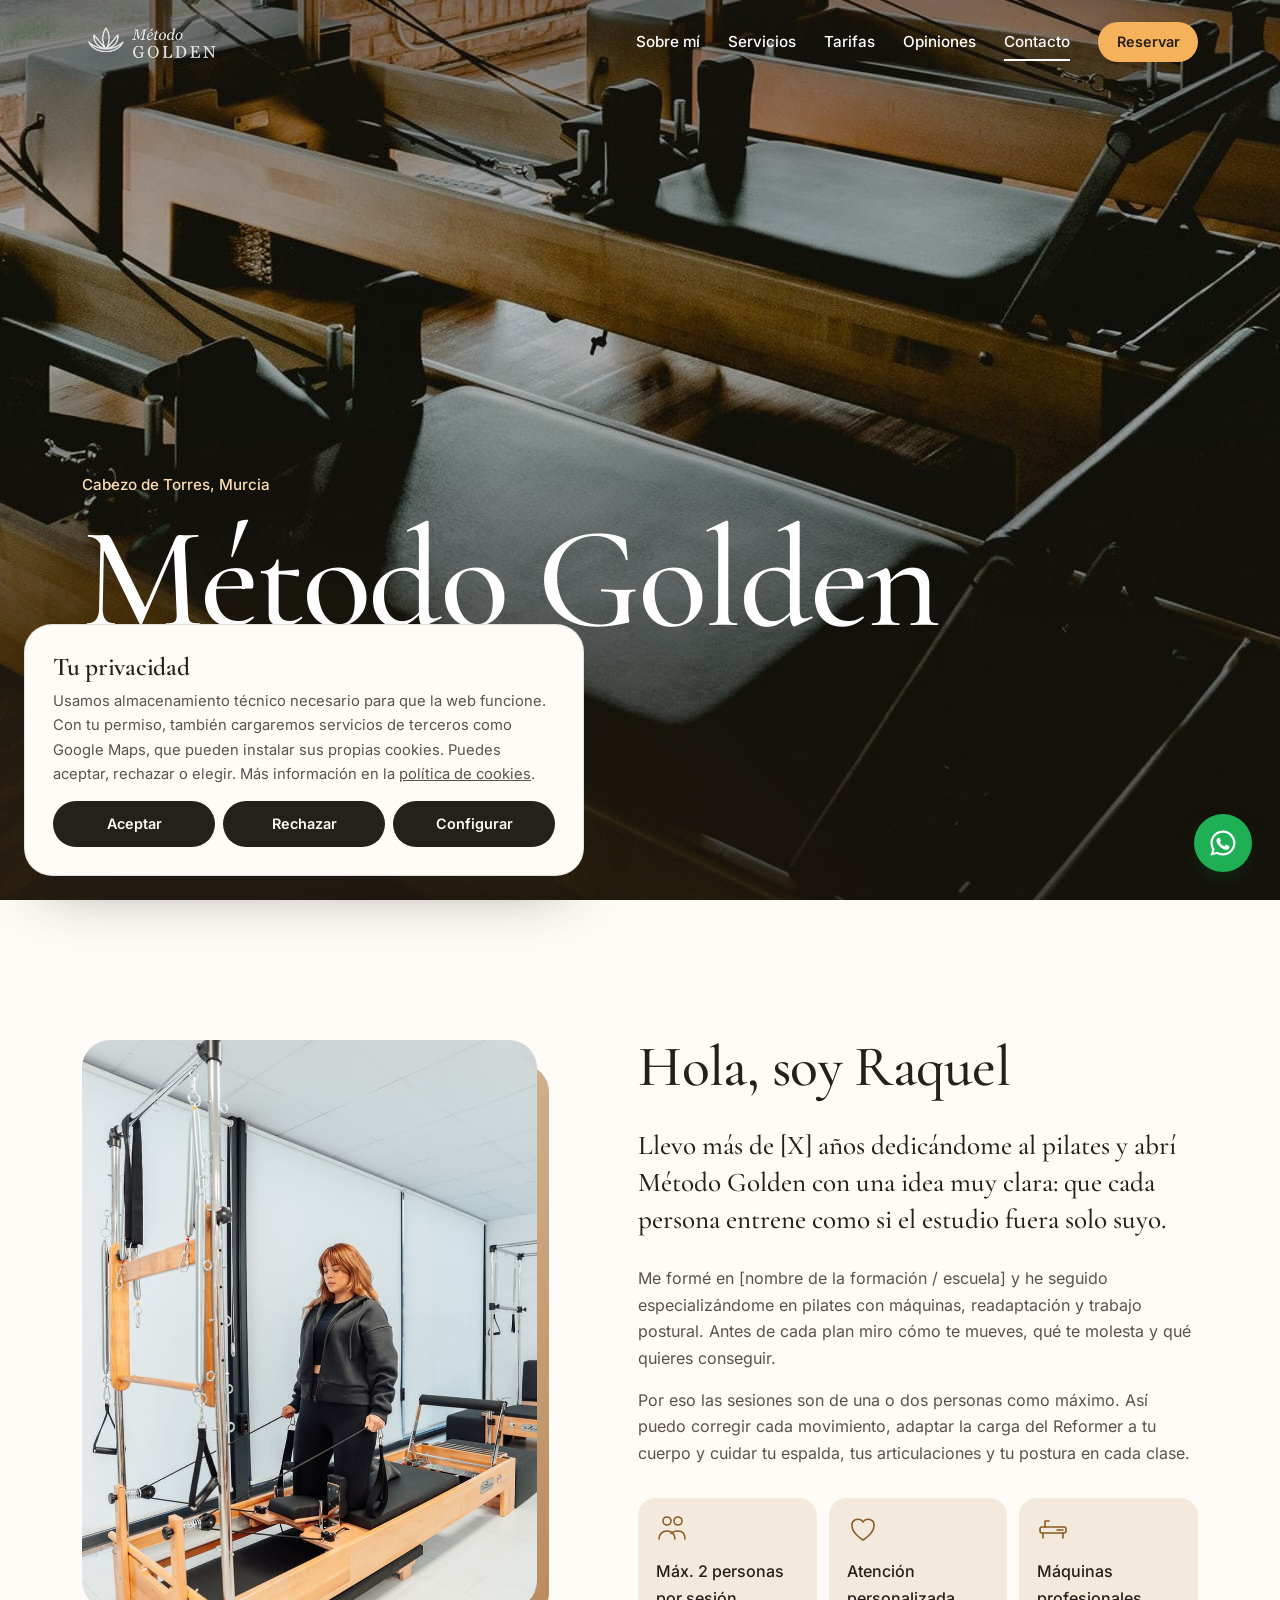
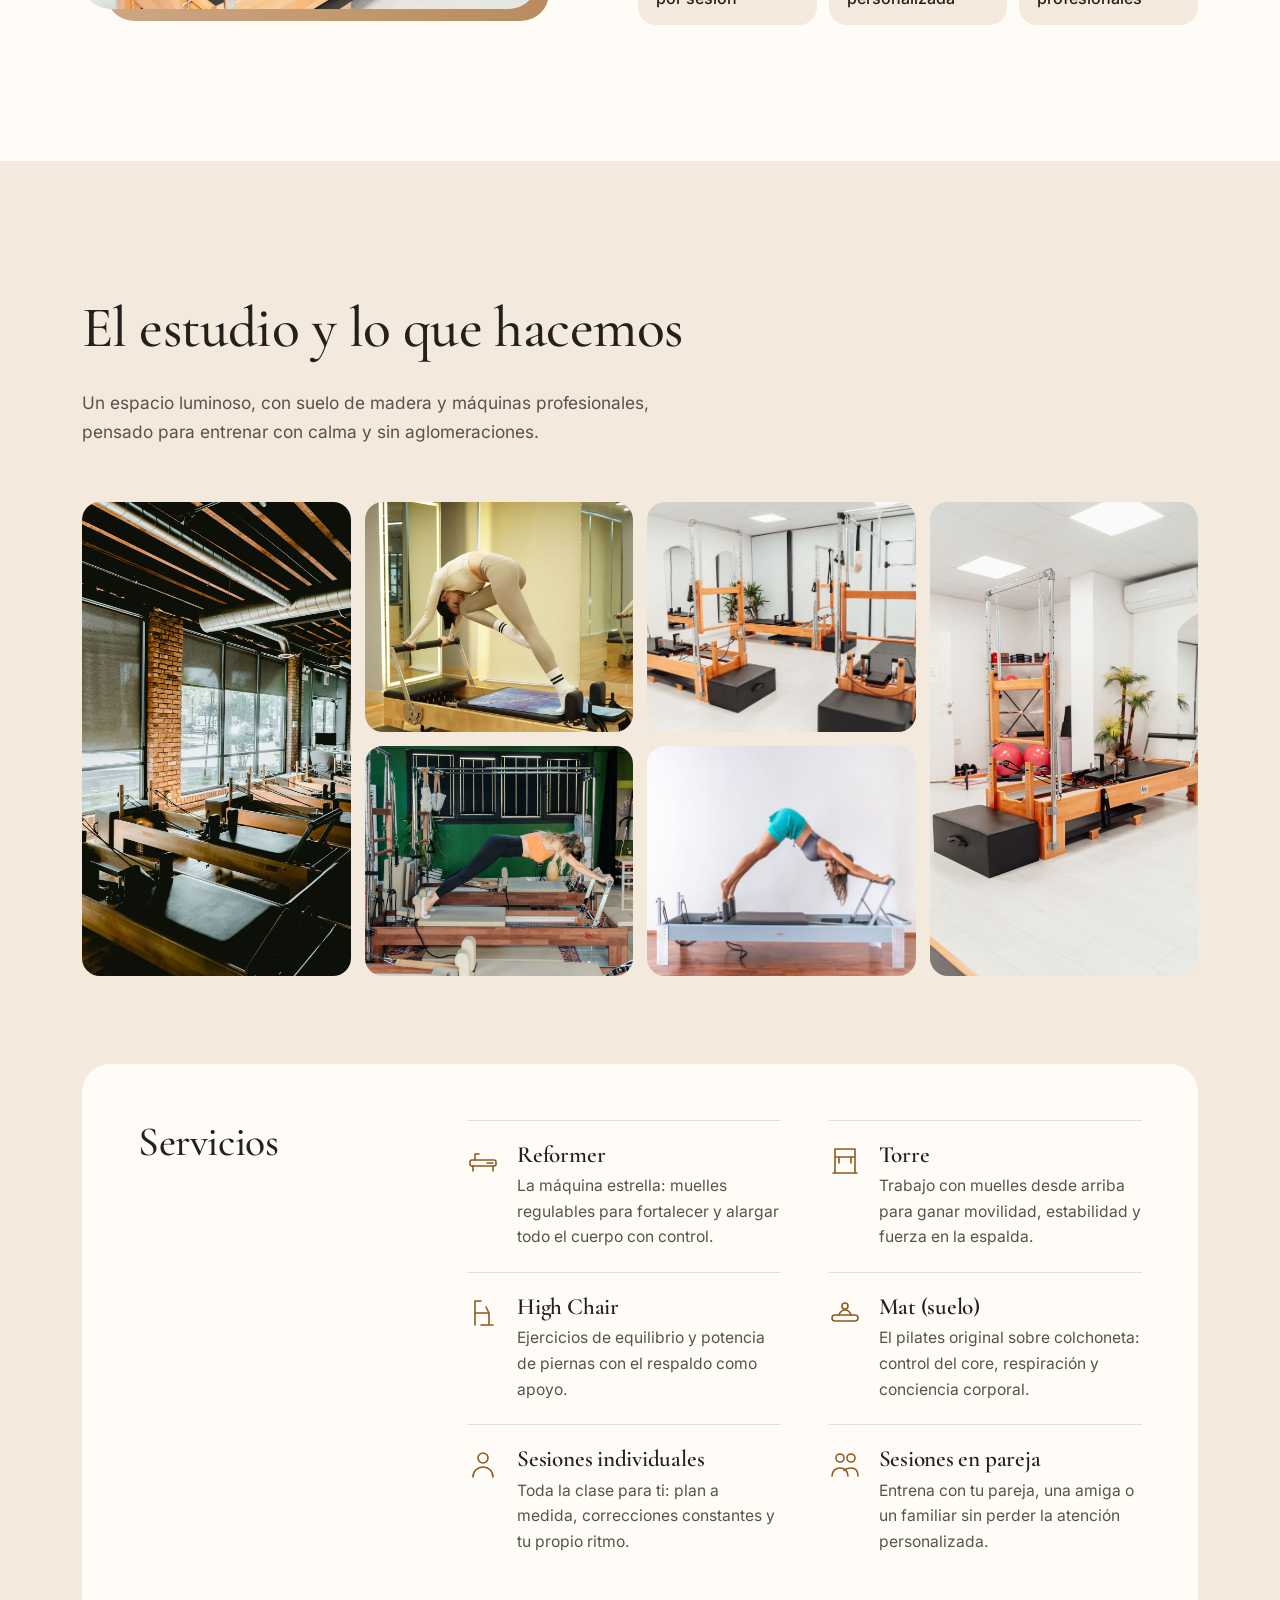
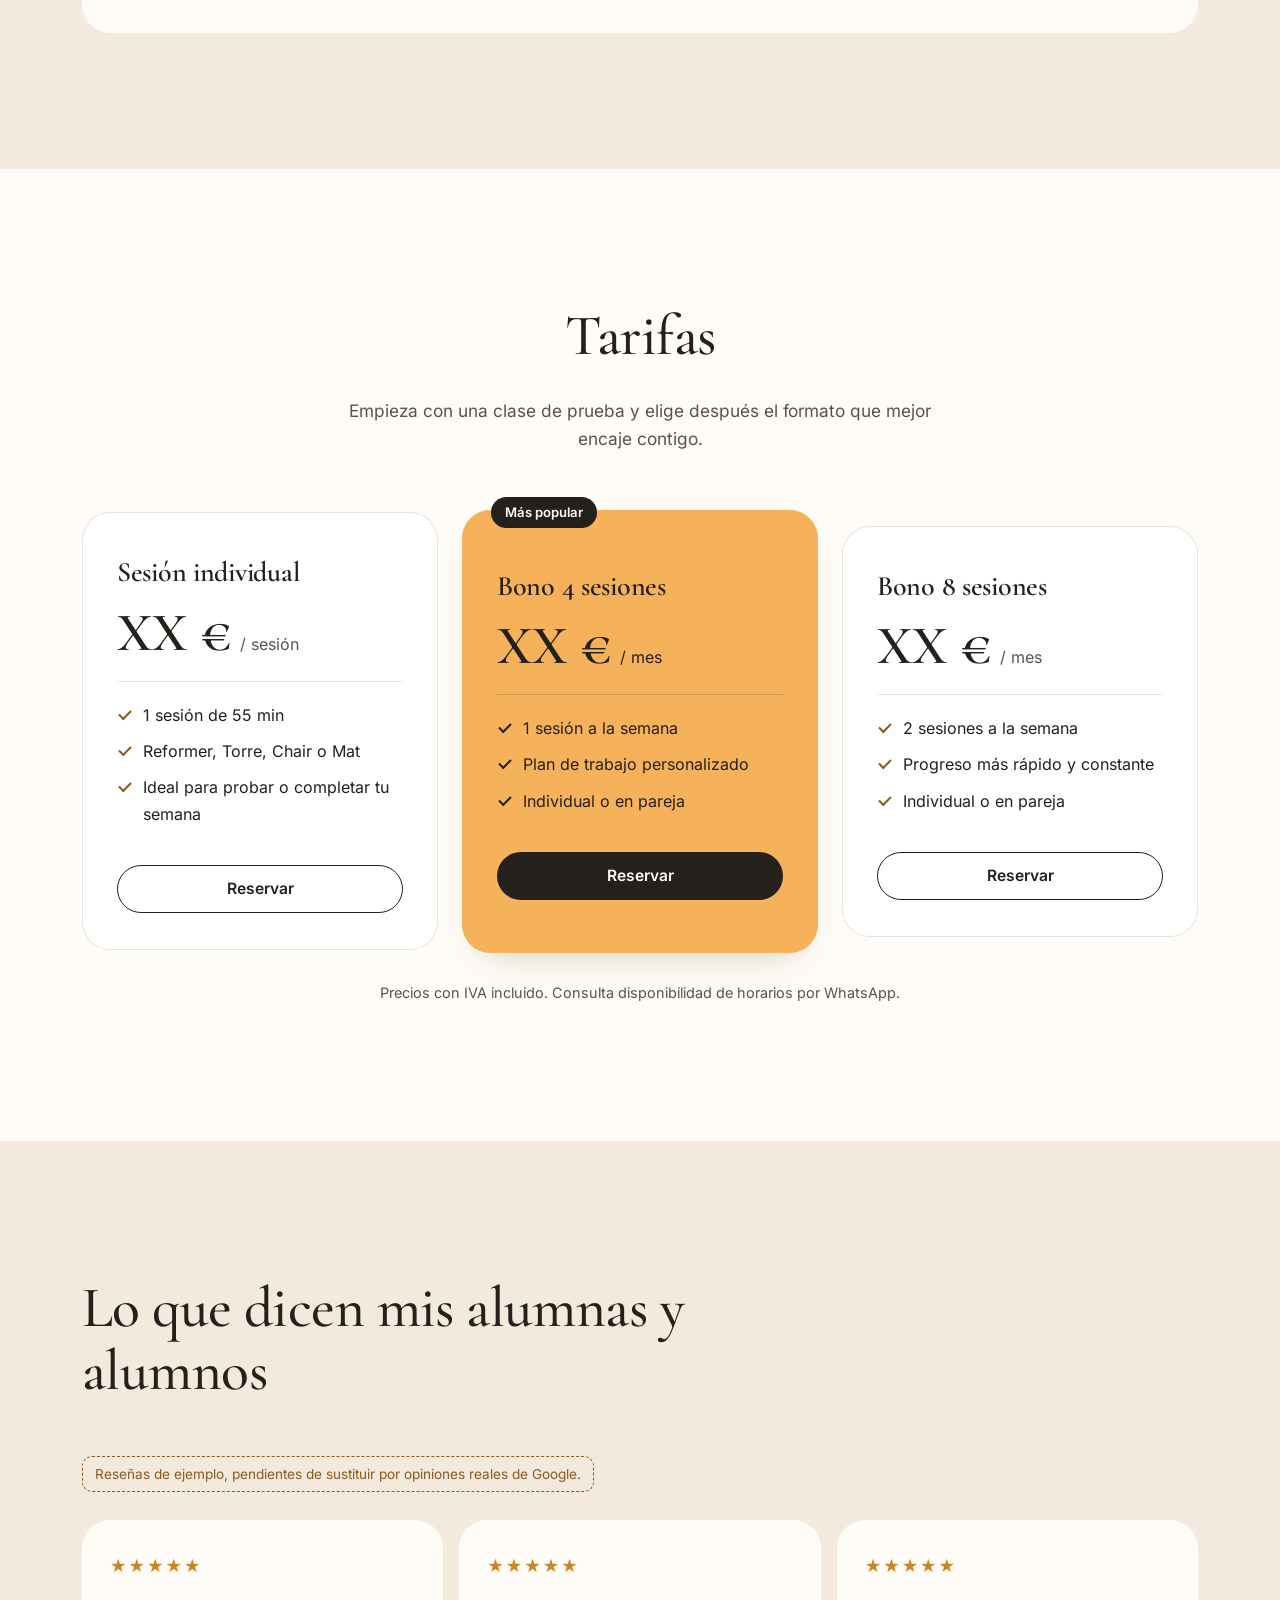
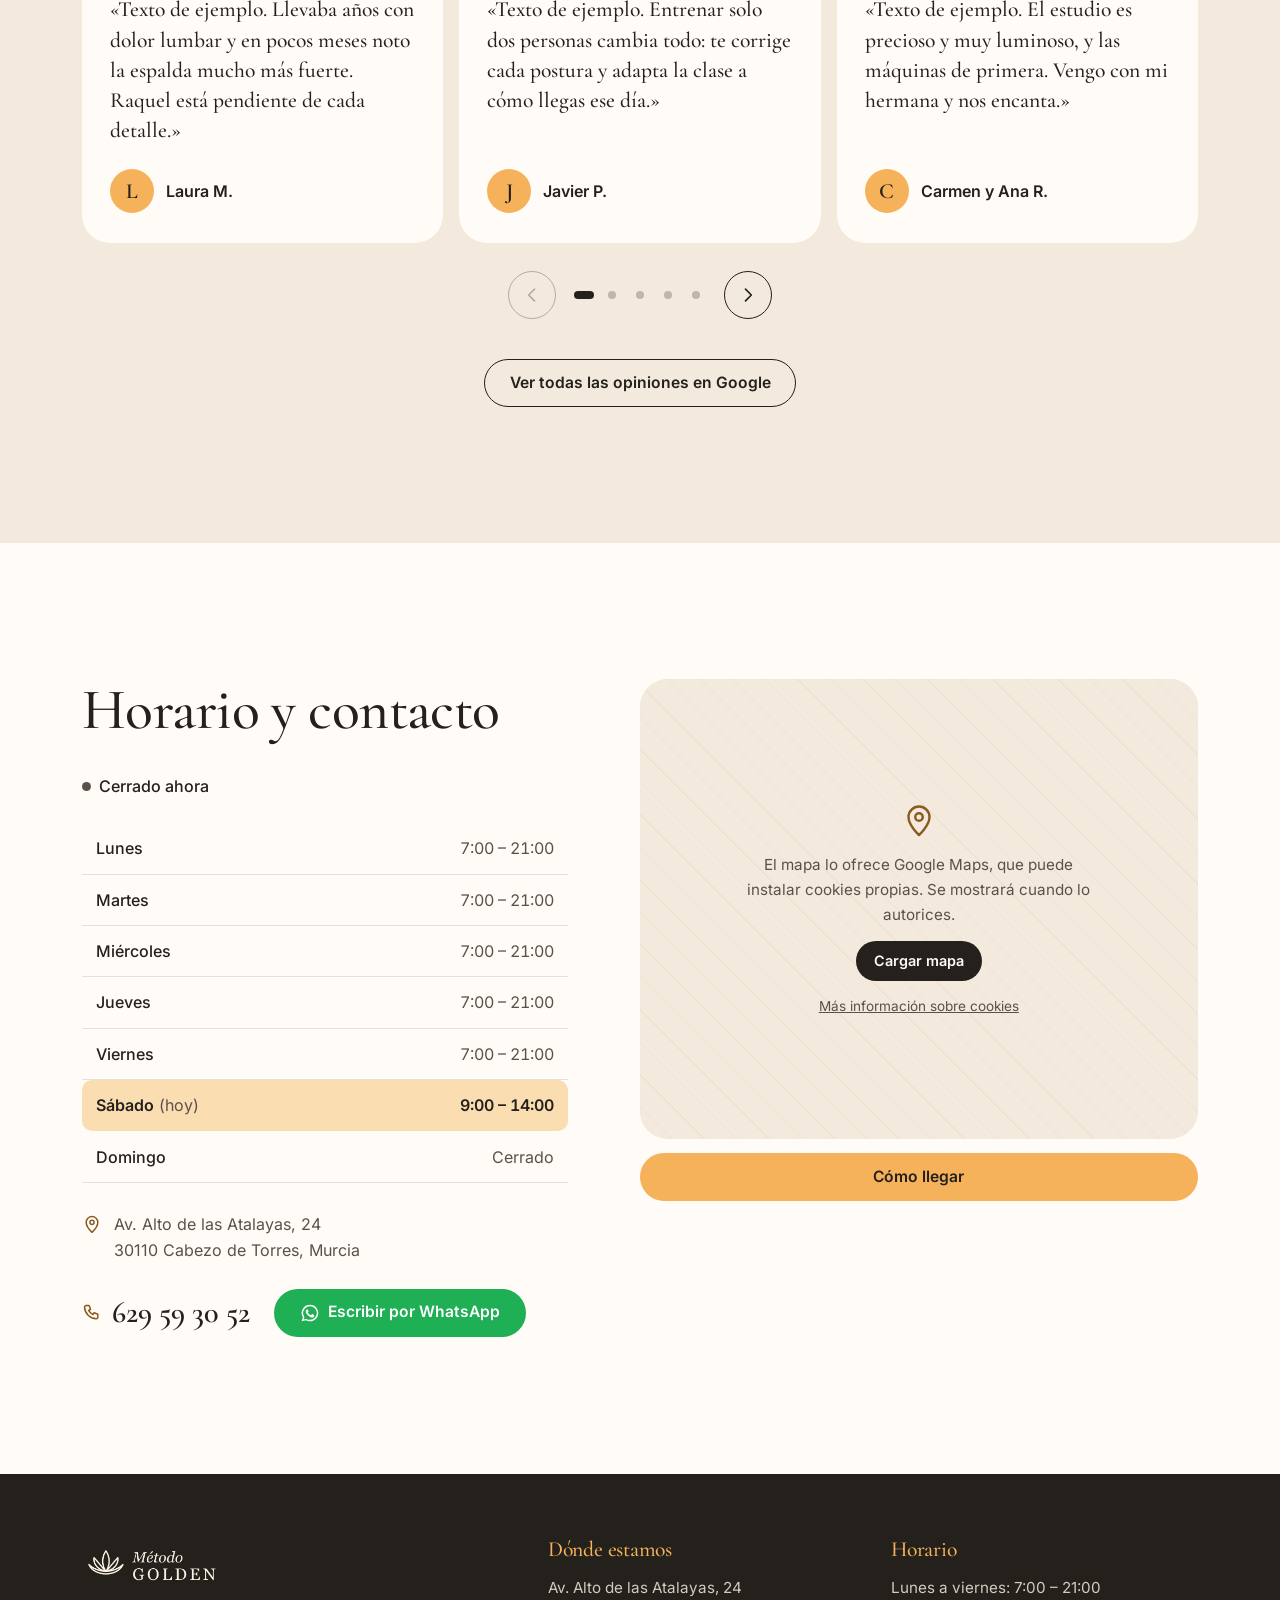
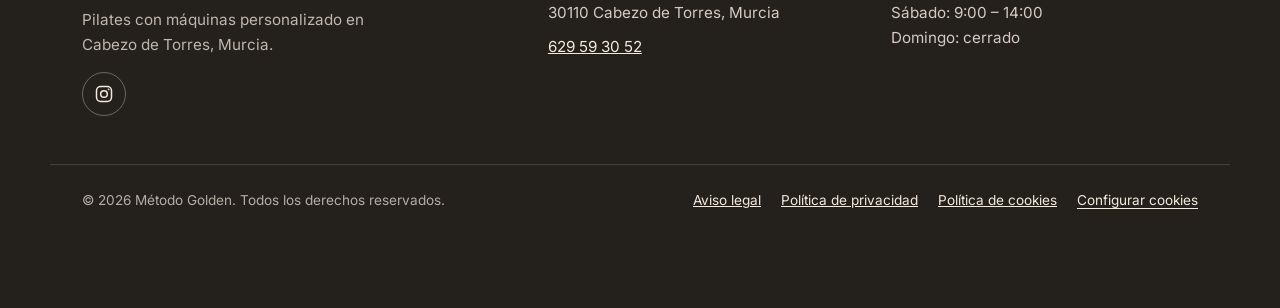
==== index.html @ f71c8384 "Web one-page de Método Golden (pilates con máquinas en Cabezo de Torres) - index.html, styles.css y " ====
<!doctype html>
<html lang="es">
<head>
  <meta charset="utf-8">
  <meta name="viewport" content="width=device-width, initial-scale=1">

  <!--
    URL BASE DE LA WEB
    Mientras no haya dominio propio se usa la dirección de GitHub Pages.
    Cuando tengáis dominio (p. ej. https://www.metodogolden.es/), sustituidla aquí,
    en el bloque Schema.org de abajo, en sitemap.xml y en robots.txt.
  -->
  <title>Pilates Cabezo de Torres Murcia | Método Golden – Pilates con máquinas</title>
  <meta name="description" content="Pilates con máquinas en Cabezo de Torres (Murcia): Reformer, Torre, High Chair y Mat. Sesiones personalizadas de 1 o 2 personas con Raquel. Reserva tu clase de prueba.">
  <link rel="canonical" href="https://coachnexx-agency.github.io/webdepruebadepilates1/">
  <meta name="theme-color" content="#F3E9DC">
  <meta name="robots" content="index, follow">
  <meta name="geo.region" content="ES-MC">
  <meta name="geo.placename" content="Cabezo de Torres, Murcia">

  <!-- Open Graph / redes sociales -->
  <meta property="og:type" content="website">
  <meta property="og:locale" content="es_ES">
  <meta property="og:site_name" content="Método Golden">
  <meta property="og:title" content="Método Golden | Pilates con máquinas en Cabezo de Torres, Murcia">
  <meta property="og:description" content="Pilates personalizado en Reformer, Torre, High Chair y Mat. Máximo 2 personas por sesión. Reserva tu clase de prueba por WhatsApp.">
  <meta property="og:url" content="https://coachnexx-agency.github.io/webdepruebadepilates1/">
  <meta property="og:image" content="https://coachnexx-agency.github.io/webdepruebadepilates1/img/og-image.jpg">
  <meta property="og:image:width" content="1200">
  <meta property="og:image:height" content="630">
  <meta property="og:image:alt" content="Estudio de pilates con reformers de madera y grandes ventanales">
  <meta name="twitter:card" content="summary_large_image">

  <!-- Favicon -->
  <link rel="icon" href="img/favicon.svg" type="image/svg+xml">
  <link rel="icon" href="img/favicon-32.png" sizes="32x32" type="image/png">
  <link rel="apple-touch-icon" href="img/apple-touch-icon.png">

  <!-- Fuentes alojadas en la propia web (sin llamadas a Google = sin cookies ni datos a terceros) -->
  <link rel="preload" href="fonts/cormorant.woff2" as="font" type="font/woff2" crossorigin>
  <link rel="preload" href="fonts/inter.woff2" as="font" type="font/woff2" crossorigin>
  <link rel="preload" href="img/hero-poster.jpg" as="image" fetchpriority="high">
  <link rel="stylesheet" href="styles.css">
  <script>document.documentElement.classList.add("js");</script>

  <!-- Datos estructurados para Google (SEO local) -->
  <script type="application/ld+json">
  {
    "@context": "https://schema.org",
    "@type": ["LocalBusiness", "ExerciseGym"],
    "@id": "https://coachnexx-agency.github.io/webdepruebadepilates1/#negocio",
    "name": "Método Golden",
    "description": "Centro de pilates con máquinas (Reformer, Torre, High Chair y Mat) con entrenamientos personalizados de 1 o 2 personas por sesión en Cabezo de Torres, Murcia.",
    "url": "https://coachnexx-agency.github.io/webdepruebadepilates1/",
    "image": "https://coachnexx-agency.github.io/webdepruebadepilates1/img/og-image.jpg",
    "logo": "https://coachnexx-agency.github.io/webdepruebadepilates1/img/logo.png",
    "telephone": "+34629593052",
    "priceRange": "€€",
    "address": {
      "@type": "PostalAddress",
      "streetAddress": "Av. Alto de las Atalayas, 24",
      "addressLocality": "Cabezo de Torres",
      "addressRegion": "Murcia",
      "postalCode": "30110",
      "addressCountry": "ES"
    },
    "areaServed": ["Cabezo de Torres", "Murcia"],
    "hasMap": "https://www.google.com/maps/search/?api=1&query=Av.+Alto+de+las+Atalayas+24+30110+Cabezo+de+Torres+Murcia",
    "openingHoursSpecification": [
      {
        "@type": "OpeningHoursSpecification",
        "dayOfWeek": ["Monday", "Tuesday", "Wednesday", "Thursday", "Friday"],
        "opens": "07:00",
        "closes": "21:00"
      },
      {
        "@type": "OpeningHoursSpecification",
        "dayOfWeek": "Saturday",
        "opens": "09:00",
        "closes": "14:00"
      }
    ],
    "founder": { "@type": "Person", "name": "Raquel", "jobTitle": "Instructora de pilates" },
    "sameAs": ["https://www.instagram.com/"]
  }
  </script>
</head>
<body>
  <a class="skip-link" href="#main">Saltar al contenido</a>

  <!-- ============ BANNER DE COOKIES (RGPD / LSSI) ============ -->
  <div class="cookie-banner" role="dialog" aria-modal="false" aria-labelledby="cookie-title" aria-describedby="cookie-desc" data-cookie-banner hidden>
    <div class="cookie-inner">
      <h2 id="cookie-title" class="cookie-title">Tu privacidad</h2>
      <p id="cookie-desc">Usamos almacenamiento técnico necesario para que la web funcione. Con tu permiso, también cargaremos servicios de terceros como Google Maps, que pueden instalar sus propias cookies. Puedes aceptar, rechazar o elegir. Más información en la <a href="cookies.html">política de cookies</a>.</p>

      <form class="cookie-settings" data-cookie-form hidden>
        <fieldset>
          <legend class="sr-only">Preferencias de cookies</legend>
          <label class="cookie-option">
            <input type="checkbox" checked disabled>
            <span><strong>Técnicas (necesarias)</strong><br>Guardan tu elección de privacidad. Siempre activas.</span>
          </label>
          <label class="cookie-option">
            <input type="checkbox" name="external" data-cookie-external>
            <span><strong>Servicios de terceros</strong><br>Mapa de Google Maps en la sección de contacto.</span>
          </label>
          <label class="cookie-option">
            <input type="checkbox" name="analytics" data-cookie-analytics>
            <span><strong>Analítica</strong><br>Estadísticas anónimas de visitas (ahora mismo no usamos ninguna herramienta).</span>
          </label>
        </fieldset>
      </form>

      <div class="cookie-actions">
        <button type="button" class="btn btn-cookie" data-cookie-accept>Aceptar</button>
        <button type="button" class="btn btn-cookie" data-cookie-reject>Rechazar</button>
        <button type="button" class="btn btn-cookie" data-cookie-configure aria-expanded="false">Configurar</button>
        <button type="button" class="btn btn-cookie" data-cookie-save hidden>Guardar selección</button>
      </div>
    </div>
  </div>


  <!-- ============ HEADER ============ -->
  <header class="site-header" data-header>
    <div class="container header-inner">
      <a href="#inicio" class="brand" aria-label="Método Golden, ir al inicio">
        <!-- Sustituid img/logo.png por el logo definitivo (fondo transparente, ~640×200 px) -->
        <img src="img/logo.png" alt="Método Golden" width="160" height="50" class="brand-logo">
      </a>

      <button class="nav-toggle" type="button" aria-expanded="false" aria-controls="menu-principal" data-nav-toggle>
        <span class="nav-toggle-bar" aria-hidden="true"></span>
        <span class="sr-only">Abrir menú</span>
      </button>

      <nav class="site-nav" id="menu-principal" aria-label="Menú principal" data-nav>
        <ul>
          <li><a href="#sobre-mi">Sobre mí</a></li>
          <li><a href="#servicios">Servicios</a></li>
          <li><a href="#tarifas">Tarifas</a></li>
          <li><a href="#opiniones">Opiniones</a></li>
          <li><a href="#contacto">Contacto</a></li>
        </ul>
        <a class="btn btn-primary btn-sm nav-cta" href="https://wa.me/34629593052?text=Hola%20Raquel%2C%20me%20gustar%C3%ADa%20reservar%20una%20clase%20de%20prueba%20en%20M%C3%A9todo%20Golden." target="_blank" rel="noopener">Reservar</a>
      </nav>
    </div>
  </header>

  <main id="main">

    <!-- ============ HERO ============ -->
    <section class="hero" id="inicio" aria-labelledby="hero-title">
      <!-- Vídeo provisional de Pexels (libre de derechos). Sustituid img/hero.mp4 por uno propio (ideal: 720p, <4 MB, sin audio). -->
      <video class="hero-video" autoplay muted loop playsinline preload="auto" poster="img/hero-poster.jpg" aria-hidden="true" data-hero-video>
        <source src="img/hero.mp4" type="video/mp4">
      </video>
      <div class="hero-overlay" aria-hidden="true"></div>

      <div class="container hero-content">
        <p class="hero-place">Cabezo de Torres, Murcia</p>
        <h1 id="hero-title" class="hero-title">Método Golden</h1>
        <p class="hero-subtitle">Pilates con máquinas personalizado en Cabezo de Torres</p>
        <div class="hero-actions">
          <a class="btn btn-primary" href="https://wa.me/34629593052?text=Hola%20Raquel%2C%20me%20gustar%C3%ADa%20reservar%20una%20clase%20de%20prueba%20en%20M%C3%A9todo%20Golden." target="_blank" rel="noopener">Reserva tu clase de prueba</a>
          <a class="btn btn-ghost-light" href="#tarifas">Ver tarifas</a>
        </div>
      </div>

      <button class="hero-video-toggle" type="button" data-video-toggle aria-pressed="false">
        <span class="sr-only" data-video-toggle-label>Pausar vídeo de fondo</span>
        <svg class="icon-pause" viewBox="0 0 24 24" aria-hidden="true"><path d="M8 5v14M16 5v14"/></svg>
        <svg class="icon-play" viewBox="0 0 24 24" aria-hidden="true"><path d="M8 5l11 7-11 7z"/></svg>
      </button>
    </section>

    <!-- ============ SOBRE MÍ ============ -->
    <section class="section about" id="sobre-mi" aria-labelledby="about-title">
      <div class="container about-grid">
        <figure class="about-photo reveal">
          <!-- Sustituid img/raquel.jpg por una foto real de Raquel (vertical, ~900×1200 px) -->
          <img src="img/raquel.jpg" alt="Raquel, instructora de pilates de Método Golden, junto a una torre de pilates" width="900" height="1350" loading="lazy" decoding="async">
        </figure>

        <div class="about-text reveal">
          <h2 id="about-title" class="section-title">Hola, soy Raquel</h2>

          <!-- ✏️ TEXTO EDITABLE: sustituid estos párrafos por la experiencia y formación reales de Raquel -->
          <div class="editable" data-editable="sobre-mi">
            <p class="lead">Llevo más de [X] años dedicándome al pilates y abrí Método Golden con una idea muy clara: que cada persona entrene como si el estudio fuera solo suyo.</p>
            <p>Me formé en [nombre de la formación / escuela] y he seguido especializándome en pilates con máquinas, readaptación y trabajo postural. Antes de cada plan miro cómo te mueves, qué te molesta y qué quieres conseguir.</p>
            <p>Por eso las sesiones son de una o dos personas como máximo. Así puedo corregir cada movimiento, adaptar la carga del Reformer a tu cuerpo y cuidar tu espalda, tus articulaciones y tu postura en cada clase.</p>
          </div>

          <ul class="highlights" role="list">
            <li>
              <svg class="icon" viewBox="0 0 32 32" aria-hidden="true"><circle cx="11" cy="9" r="4"/><circle cx="22" cy="9" r="4"/><path d="M3 27c0-5 3.5-8 8-8s8 3 8 8M15 21.5c1.5-1.6 3.8-2.5 7-2.5 4.5 0 7 3 7 8"/></svg>
              <span>Máx. 2 personas por sesión</span>
            </li>
            <li>
              <svg class="icon" viewBox="0 0 32 32" aria-hidden="true"><path d="M16 28s-11-6.6-11-14.3A6 6 0 0 1 16 10a6 6 0 0 1 11 3.7C27 21.4 16 28 16 28z"/></svg>
              <span>Atención personalizada</span>
            </li>
            <li>
              <svg class="icon" viewBox="0 0 32 32" aria-hidden="true"><rect x="3" y="15" width="26" height="6" rx="2"/><path d="M6 21v5M26 21v5M8 15V9M8 9h4M20 18h6"/></svg>
              <span>Máquinas profesionales</span>
            </li>
          </ul>
        </div>
      </div>
    </section>

    <!-- ============ INSTALACIONES Y SERVICIOS ============ -->
    <section class="section studio" id="servicios" aria-labelledby="studio-title">
      <div class="container">
        <div class="section-head reveal">
          <h2 id="studio-title" class="section-title">El estudio y lo que hacemos</h2>
          <p class="section-intro">Un espacio luminoso, con suelo de madera y máquinas profesionales, pensado para entrenar con calma y sin aglomeraciones.</p>
        </div>

        <!-- Galería: sustituid img/estudio-1.jpg … estudio-6.jpg por fotos reales del estudio -->
        <ul class="gallery reveal" role="list" data-gallery>
          <li class="gallery-item gallery-item--tall">
            <a href="img/estudio-1.jpg" data-lightbox aria-label="Ampliar foto: sala con reformers de madera y grandes ventanales">
              <img src="img/estudio-1.jpg" alt="Sala del estudio con reformers de madera y negro junto a grandes ventanales" width="1200" height="1800" loading="lazy" decoding="async">
            </a>
          </li>
          <li class="gallery-item">
            <a href="img/estudio-2.jpg" data-lightbox aria-label="Ampliar foto: ejercicio de estiramiento en el reformer">
              <img src="img/estudio-2.jpg" alt="Alumna haciendo un estiramiento en un reformer de madera" width="1200" height="800" loading="lazy" decoding="async">
            </a>
          </li>
          <li class="gallery-item">
            <a href="img/estudio-3.jpg" data-lightbox aria-label="Ampliar foto: zona de torres y reformers">
              <img src="img/estudio-3.jpg" alt="Zona luminosa del estudio con torres de pilates y reformers" width="1200" height="1800" loading="lazy" decoding="async">
            </a>
          </li>
          <li class="gallery-item gallery-item--tall">
            <a href="img/estudio-4.jpg" data-lightbox aria-label="Ampliar foto: torre de pilates de madera">
              <img src="img/estudio-4.jpg" alt="Torre de pilates de madera con reformer en una sala blanca" width="1200" height="1800" loading="lazy" decoding="async">
            </a>
          </li>
          <li class="gallery-item">
            <a href="img/estudio-5.jpg" data-lightbox aria-label="Ampliar foto: ejercicio de plancha en el reformer">
              <img src="img/estudio-5.jpg" alt="Alumna haciendo una plancha sobre el reformer con la torre al fondo" width="1200" height="800" loading="lazy" decoding="async">
            </a>
          </li>
          <li class="gallery-item">
            <a href="img/estudio-6.jpg" data-lightbox aria-label="Ampliar foto: ejercicio en reformer sobre suelo de madera">
              <img src="img/estudio-6.jpg" alt="Alumna haciendo un ejercicio de fuerza en el reformer sobre suelo de madera" width="1200" height="922" loading="lazy" decoding="async">
            </a>
          </li>
        </ul>

        <div class="services reveal">
          <h3 class="services-title">Servicios</h3>
          <ul class="services-list" role="list">
            <li class="service">
              <svg class="icon" viewBox="0 0 32 32" aria-hidden="true"><rect x="3" y="15" width="26" height="6" rx="2"/><path d="M6 21v5M26 21v5M8 15V9M8 9h4M20 18h6"/></svg>
              <div>
                <h4>Reformer</h4>
                <p>La máquina estrella: muelles regulables para fortalecer y alargar todo el cuerpo con control.</p>
              </div>
            </li>
            <li class="service">
              <svg class="icon" viewBox="0 0 32 32" aria-hidden="true"><path d="M6 28V4M26 28V4M6 4h20M6 12h20M10 12v6M22 12v6M4 28h24"/></svg>
              <div>
                <h4>Torre</h4>
                <p>Trabajo con muelles desde arriba para ganar movilidad, estabilidad y fuerza en la espalda.</p>
              </div>
            </li>
            <li class="service">
              <svg class="icon" viewBox="0 0 32 32" aria-hidden="true"><path d="M8 4v24M8 16h14v12M8 4h6M22 16l-3-6M14 28h12"/></svg>
              <div>
                <h4>High Chair</h4>
                <p>Ejercicios de equilibrio y potencia de piernas con el respaldo como apoyo.</p>
              </div>
            </li>
            <li class="service">
              <svg class="icon" viewBox="0 0 32 32" aria-hidden="true"><rect x="3" y="18" width="26" height="6" rx="3"/><circle cx="16" cy="9" r="3"/><path d="M10 18c1-3 3-5 6-5s5 2 6 5"/></svg>
              <div>
                <h4>Mat (suelo)</h4>
                <p>El pilates original sobre colchoneta: control del core, respiración y conciencia corporal.</p>
              </div>
            </li>
            <li class="service">
              <svg class="icon" viewBox="0 0 32 32" aria-hidden="true"><circle cx="16" cy="9" r="5"/><path d="M6 28c0-6 4.5-10 10-10s10 4 10 10"/></svg>
              <div>
                <h4>Sesiones individuales</h4>
                <p>Toda la clase para ti: plan a medida, correcciones constantes y tu propio ritmo.</p>
              </div>
            </li>
            <li class="service">
              <svg class="icon" viewBox="0 0 32 32" aria-hidden="true"><circle cx="11" cy="9" r="4"/><circle cx="22" cy="9" r="4"/><path d="M3 27c0-5 3.5-8 8-8s8 3 8 8M15 21.5c1.5-1.6 3.8-2.5 7-2.5 4.5 0 7 3 7 8"/></svg>
              <div>
                <h4>Sesiones en pareja</h4>
                <p>Entrena con tu pareja, una amiga o un familiar sin perder la atención personalizada.</p>
              </div>
            </li>
          </ul>
        </div>
      </div>
    </section>

    <!-- ============ TARIFAS ============ -->
    <section class="section pricing" id="tarifas" aria-labelledby="pricing-title">
      <div class="container">
        <div class="section-head section-head--center reveal">
          <h2 id="pricing-title" class="section-title">Tarifas</h2>
          <p class="section-intro">Empieza con una clase de prueba y elige después el formato que mejor encaje contigo.</p>
        </div>

        <!-- 💶 PRECIOS PROVISIONALES: sustituid "XX €" y las descripciones por las tarifas reales -->
        <ul class="pricing-grid" role="list">
          <li class="price-card reveal">
            <h3>Sesión individual</h3>
            <p class="price"><span class="price-amount">XX €</span><span class="price-unit">/ sesión</span></p>
            <ul class="price-features">
              <li>1 sesión de 55 min</li>
              <li>Reformer, Torre, Chair o Mat</li>
              <li>Ideal para probar o completar tu semana</li>
            </ul>
            <a class="btn btn-outline" href="https://wa.me/34629593052?text=Hola%20Raquel%2C%20quiero%20reservar%20una%20sesi%C3%B3n%20individual%20en%20M%C3%A9todo%20Golden." target="_blank" rel="noopener">Reservar</a>
          </li>

          <li class="price-card price-card--featured reveal">
            <p class="price-badge">Más popular</p>
            <h3>Bono 4 sesiones</h3>
            <p class="price"><span class="price-amount">XX €</span><span class="price-unit">/ mes</span></p>
            <ul class="price-features">
              <li>1 sesión a la semana</li>
              <li>Plan de trabajo personalizado</li>
              <li>Individual o en pareja</li>
            </ul>
            <a class="btn btn-dark" href="https://wa.me/34629593052?text=Hola%20Raquel%2C%20me%20interesa%20el%20bono%20de%204%20sesiones%20en%20M%C3%A9todo%20Golden." target="_blank" rel="noopener">Reservar</a>
          </li>

          <li class="price-card reveal">
            <h3>Bono 8 sesiones</h3>
            <p class="price"><span class="price-amount">XX €</span><span class="price-unit">/ mes</span></p>
            <ul class="price-features">
              <li>2 sesiones a la semana</li>
              <li>Progreso más rápido y constante</li>
              <li>Individual o en pareja</li>
            </ul>
            <a class="btn btn-outline" href="https://wa.me/34629593052?text=Hola%20Raquel%2C%20me%20interesa%20el%20bono%20de%208%20sesiones%20en%20M%C3%A9todo%20Golden." target="_blank" rel="noopener">Reservar</a>
          </li>
        </ul>
        <p class="pricing-note reveal">Precios con IVA incluido. Consulta disponibilidad de horarios por WhatsApp.</p>
      </div>
    </section>

    <!-- ============ OPINIONES ============ -->
    <section class="section reviews" id="opiniones" aria-labelledby="reviews-title">
      <div class="container">
        <div class="section-head reveal">
          <h2 id="reviews-title" class="section-title">Lo que dicen mis alumnas y alumnos</h2>
        </div>

        <!-- ⭐ RESEÑAS DE EJEMPLO: sustituidlas por reseñas reales copiadas de Google (con permiso) y borrad el aviso .placeholder-note -->
        <p class="placeholder-note">Reseñas de ejemplo, pendientes de sustituir por opiniones reales de Google.</p>

        <div class="carousel reveal" data-carousel aria-roledescription="carrusel" aria-label="Opiniones de clientes">
          <ul class="carousel-track" role="list" data-carousel-track tabindex="0" aria-label="Opiniones, desliza para ver más">
            <li class="review" aria-roledescription="opinión">
              <p class="stars" role="img" aria-label="5 de 5 estrellas">★★★★★</p>
              <blockquote>«Texto de ejemplo. Llevaba años con dolor lumbar y en pocos meses noto la espalda mucho más fuerte. Raquel está pendiente de cada detalle.»</blockquote>
              <p class="review-author"><span class="avatar" aria-hidden="true">L</span> Laura M.</p>
            </li>
            <li class="review" aria-roledescription="opinión">
              <p class="stars" role="img" aria-label="5 de 5 estrellas">★★★★★</p>
              <blockquote>«Texto de ejemplo. Entrenar solo dos personas cambia todo: te corrige cada postura y adapta la clase a cómo llegas ese día.»</blockquote>
              <p class="review-author"><span class="avatar" aria-hidden="true">J</span> Javier P.</p>
            </li>
            <li class="review" aria-roledescription="opinión">
              <p class="stars" role="img" aria-label="5 de 5 estrellas">★★★★★</p>
              <blockquote>«Texto de ejemplo. El estudio es precioso y muy luminoso, y las máquinas de primera. Vengo con mi hermana y nos encanta.»</blockquote>
              <p class="review-author"><span class="avatar" aria-hidden="true">C</span> Carmen y Ana R.</p>
            </li>
            <li class="review" aria-roledescription="opinión">
              <p class="stars" role="img" aria-label="5 de 5 estrellas">★★★★★</p>
              <blockquote>«Texto de ejemplo. Nunca había hecho pilates con máquinas y desde la clase de prueba me sentí cómoda. Muy recomendable.»</blockquote>
              <p class="review-author"><span class="avatar" aria-hidden="true">M</span> María José G.</p>
            </li>
            <li class="review" aria-roledescription="opinión">
              <p class="stars" role="img" aria-label="5 de 5 estrellas">★★★★★</p>
              <blockquote>«Texto de ejemplo. Después del embarazo necesitaba recuperar el suelo pélvico y el abdomen. El seguimiento de Raquel ha sido increíble.»</blockquote>
              <p class="review-author"><span class="avatar" aria-hidden="true">E</span> Elena S.</p>
            </li>
          </ul>

          <div class="carousel-controls">
            <button class="carousel-btn" type="button" data-carousel-prev aria-label="Opinión anterior">
              <svg viewBox="0 0 24 24" aria-hidden="true"><path d="M15 5l-7 7 7 7"/></svg>
            </button>
            <div class="carousel-dots" data-carousel-dots></div>
            <button class="carousel-btn" type="button" data-carousel-next aria-label="Opinión siguiente">
              <svg viewBox="0 0 24 24" aria-hidden="true"><path d="M9 5l7 7-7 7"/></svg>
            </button>
          </div>
        </div>

        <div class="reviews-cta reveal">
          <!-- Sustituid este enlace por el de la ficha de Google Business ("Compartir" → enlace a reseñas) -->
          <a class="btn btn-outline" href="https://www.google.com/maps/search/?api=1&query=M%C3%A9todo+Golden+Pilates+Cabezo+de+Torres" target="_blank" rel="noopener">Ver todas las opiniones en Google</a>
        </div>
      </div>
    </section>

    <!-- ============ HORARIOS, UBICACIÓN Y CONTACTO ============ -->
    <section class="section contact" id="contacto" aria-labelledby="contact-title">
      <div class="container contact-grid">
        <div class="contact-info reveal">
          <h2 id="contact-title" class="section-title">Horario y contacto</h2>
          <p class="open-status" data-open-status aria-live="polite"></p>

          <table class="hours" data-hours>
            <caption class="sr-only">Horario de apertura</caption>
            <tbody>
              <tr data-day="1"><th scope="row">Lunes</th><td>7:00 – 21:00</td></tr>
              <tr data-day="2"><th scope="row">Martes</th><td>7:00 – 21:00</td></tr>
              <tr data-day="3"><th scope="row">Miércoles</th><td>7:00 – 21:00</td></tr>
              <tr data-day="4"><th scope="row">Jueves</th><td>7:00 – 21:00</td></tr>
              <tr data-day="5"><th scope="row">Viernes</th><td>7:00 – 21:00</td></tr>
              <tr data-day="6"><th scope="row">Sábado</th><td>9:00 – 14:00</td></tr>
              <tr data-day="0"><th scope="row">Domingo</th><td>Cerrado</td></tr>
            </tbody>
          </table>

          <address class="contact-address">
            <svg class="icon icon-sm" viewBox="0 0 24 24" aria-hidden="true"><path d="M12 22s7-6.3 7-12a7 7 0 0 0-14 0c0 5.7 7 12 7 12z"/><circle cx="12" cy="10" r="2.5"/></svg>
            <span>Av. Alto de las Atalayas, 24<br>30110 Cabezo de Torres, Murcia</span>
          </address>

          <div class="contact-actions">
            <a class="contact-phone" href="tel:+34629593052">
              <svg class="icon icon-sm" viewBox="0 0 24 24" aria-hidden="true"><path d="M5 3h3.5l1.8 4.5-2.3 1.4a11 11 0 0 0 5.1 5.1l1.4-2.3L19 13.5V17a2 2 0 0 1-2 2A15 15 0 0 1 3 5a2 2 0 0 1 2-2z"/></svg>
              629 59 30 52
            </a>
            <a class="btn btn-whatsapp" href="https://wa.me/34629593052?text=Hola%20Raquel%2C%20tengo%20una%20consulta%20sobre%20M%C3%A9todo%20Golden." target="_blank" rel="noopener">
              <svg class="icon icon-sm" viewBox="0 0 24 24" aria-hidden="true"><use href="#i-whatsapp"/></svg>
              Escribir por WhatsApp
            </a>
          </div>
        </div>

        <div class="contact-map reveal">
          <!-- El mapa de Google solo se carga tras aceptar cookies de terceros o pulsar "Cargar mapa" -->
          <div class="map-frame" data-map
               data-map-src="https://www.google.com/maps?q=Av.%20Alto%20de%20las%20Atalayas%2024%2C%2030110%20Cabezo%20de%20Torres%2C%20Murcia&output=embed">
            <div class="map-consent" data-map-placeholder>
              <svg class="icon" viewBox="0 0 24 24" aria-hidden="true"><path d="M12 22s7-6.3 7-12a7 7 0 0 0-14 0c0 5.7 7 12 7 12z"/><circle cx="12" cy="10" r="2.5"/></svg>
              <p>El mapa lo ofrece Google Maps, que puede instalar cookies propias. Se mostrará cuando lo autorices.</p>
              <button class="btn btn-dark btn-sm" type="button" data-map-load>Cargar mapa</button>
              <a class="map-consent-link" href="cookies.html">Más información sobre cookies</a>
            </div>
          </div>
          <a class="btn btn-primary btn-block" href="https://www.google.com/maps/dir/?api=1&destination=Av.+Alto+de+las+Atalayas+24%2C+30110+Cabezo+de+Torres%2C+Murcia" target="_blank" rel="noopener">Cómo llegar</a>
        </div>
      </div>
    </section>
  </main>

  <!-- ============ FOOTER ============ -->
  <footer class="site-footer">
    <div class="container footer-grid">
      <div class="footer-brand">
        <img src="img/logo.png" alt="Método Golden" width="180" height="56" class="footer-logo" loading="lazy">
        <p>Pilates con máquinas personalizado en Cabezo de Torres, Murcia.</p>
        <!-- Enlace provisional: sustituid por el perfil real de Instagram -->
        <a class="social-link" href="https://www.instagram.com/" target="_blank" rel="noopener" aria-label="Método Golden en Instagram">
          <svg viewBox="0 0 24 24" aria-hidden="true"><rect x="3" y="3" width="18" height="18" rx="5"/><circle cx="12" cy="12" r="4"/><circle cx="17.5" cy="6.5" r="1" class="fill"/></svg>
        </a>
      </div>

      <div class="footer-col">
        <h2 class="footer-title">Dónde estamos</h2>
        <address>Av. Alto de las Atalayas, 24<br>30110 Cabezo de Torres, Murcia</address>
        <p><a href="tel:+34629593052">629 59 30 52</a></p>
      </div>

      <div class="footer-col">
        <h2 class="footer-title">Horario</h2>
        <p>Lunes a viernes: 7:00 – 21:00<br>Sábado: 9:00 – 14:00<br>Domingo: cerrado</p>
      </div>
    </div>

    <div class="container footer-bottom">
      <p>© 2026 Método Golden. Todos los derechos reservados.</p>
      <ul class="legal-links" role="list">
        <li><a href="aviso-legal.html">Aviso legal</a></li>
        <li><a href="privacidad.html">Política de privacidad</a></li>
        <li><a href="cookies.html">Política de cookies</a></li>
        <li><button type="button" class="link-button" data-cookie-settings>Configurar cookies</button></li>
      </ul>
    </div>
  </footer>

  <!-- ============ WHATSAPP FLOTANTE ============ -->
  <a class="whatsapp-float" href="https://wa.me/34629593052?text=Hola%20Raquel%2C%20me%20gustar%C3%ADa%20reservar%20una%20clase%20de%20prueba%20en%20M%C3%A9todo%20Golden." target="_blank" rel="noopener" aria-label="Escribir a Método Golden por WhatsApp">
    <svg viewBox="0 0 24 24" aria-hidden="true"><use href="#i-whatsapp"/></svg>
  </a>

  <!-- ============ LIGHTBOX ============ -->
  <dialog class="lightbox" data-lightbox-dialog aria-label="Galería de fotos ampliadas">
    <button class="lightbox-close" type="button" data-lightbox-close aria-label="Cerrar galería">
      <svg viewBox="0 0 24 24" aria-hidden="true"><path d="M6 6l12 12M18 6L6 18"/></svg>
    </button>
    <button class="lightbox-nav lightbox-prev" type="button" data-lightbox-prev aria-label="Foto anterior">
      <svg viewBox="0 0 24 24" aria-hidden="true"><path d="M15 5l-7 7 7 7"/></svg>
    </button>
    <figure class="lightbox-figure">
      <img src="" alt="" data-lightbox-img>
      <figcaption data-lightbox-caption></figcaption>
    </figure>
    <button class="lightbox-nav lightbox-next" type="button" data-lightbox-next aria-label="Foto siguiente">
      <svg viewBox="0 0 24 24" aria-hidden="true"><path d="M9 5l7 7-7 7"/></svg>
    </button>
  </dialog>

  <!-- Icono de WhatsApp reutilizable -->
  <svg width="0" height="0" class="sr-only" aria-hidden="true">
    <symbol id="i-whatsapp" viewBox="0 0 24 24">
      <path fill="currentColor" stroke="none" d="M12 2a10 10 0 0 0-8.6 15.1L2 22l5-1.3A10 10 0 1 0 12 2zm0 18.2a8.2 8.2 0 0 1-4.2-1.1l-.3-.2-3 .8.8-2.9-.2-.3A8.2 8.2 0 1 1 12 20.2zm4.5-6.1c-.2-.1-1.5-.7-1.7-.8-.2-.1-.4-.1-.6.1l-.8 1c-.1.2-.3.2-.5.1a6.7 6.7 0 0 1-3.3-2.9c-.3-.4.2-.4.7-1.3.1-.2 0-.3 0-.4l-.8-1.8c-.2-.5-.4-.4-.6-.4h-.5a1 1 0 0 0-.7.3 2.9 2.9 0 0 0-.9 2.2 5 5 0 0 0 1 2.7 11.5 11.5 0 0 0 4.4 3.9c1.6.7 2.3.8 3.1.6.5-.1 1.5-.6 1.7-1.2.2-.6.2-1.1.2-1.2-.1-.1-.3-.2-.5-.3z"/>
    </symbol>
  </svg>

  <script src="script.js" defer></script>
</body>
</html>
---- styles.css ----
/* =========================================================
   Método Golden — hoja de estilos
   Mobile-first. Paleta y tipografía en variables (:root).
   ========================================================= */

/* ---------- Fuentes (alojadas en /fonts) ---------- */
@font-face {
  font-family: "Cormorant Garamond";
  src: url("fonts/cormorant.woff2") format("woff2");
  font-weight: 300 700;
  font-style: normal;
  font-display: swap;
}
@font-face {
  font-family: "Cormorant Garamond";
  src: url("fonts/cormorant-italic.woff2") format("woff2");
  font-weight: 300 700;
  font-style: italic;
  font-display: swap;
}
@font-face {
  font-family: "Inter";
  src: url("fonts/inter.woff2") format("woff2");
  font-weight: 100 900;
  font-style: normal;
  font-display: swap;
}

/* ---------- Tokens ---------- */
:root {
  --amber: #F5B25A;          /* color principal de marca */
  --amber-soft: #FBDDB2;
  --amber-text: #8A5A1F;     /* ámbar oscuro para texto (contraste AA sobre claro) */
  --sand: #F3E9DC;           /* beige de marca */
  --paper: #FFFCF7;          /* fondo general */
  --wood: #B98A5E;           /* acento madera natural */
  --wood-light: #E2CBAE;
  --ink: #24201C;            /* texto principal */
  --ink-soft: #5A524A;       /* texto secundario */
  --line: rgba(36, 32, 28, .12);
  --whatsapp: #1FAF54;

  --font-display: "Cormorant Garamond", "Times New Roman", serif;
  --font-body: "Inter", system-ui, -apple-system, "Segoe UI", Roboto, sans-serif;

  --radius-lg: 28px;
  --radius-md: 18px;
  --radius-sm: 10px;
  --radius-pill: 999px;

  --shadow-soft: 0 18px 40px -24px rgba(74, 48, 18, .35);
  --container: 1180px;
  --gutter: 20px;
  --header-h: 72px;
  --section-y: clamp(72px, 11vw, 136px);
  --ease: cubic-bezier(.22, .61, .36, 1);
}

/* ---------- Base ---------- */
*, *::before, *::after { box-sizing: border-box; }
[hidden] { display: none !important; }

html {
  scroll-behavior: smooth;
  scroll-padding-top: var(--header-h);
  -webkit-text-size-adjust: 100%;
}

body {
  margin: 0;
  font-family: var(--font-body);
  font-size: 1rem;
  line-height: 1.65;
  color: var(--ink);
  background: var(--paper);
  -webkit-font-smoothing: antialiased;
  text-rendering: optimizeLegibility;
}

img, video, svg { display: block; max-width: 100%; }
img { height: auto; }

h1, h2, h3, h4 {
  font-family: var(--font-display);
  font-weight: 600;
  line-height: 1.1;
  margin: 0 0 .5em;
  letter-spacing: -.01em;
}

p { margin: 0 0 1em; }
a { color: inherit; }
ul[role="list"] { list-style: none; margin: 0; padding: 0; }
address { font-style: normal; }
button { font: inherit; color: inherit; cursor: pointer; }

:focus-visible {
  outline: 3px solid var(--amber-text);
  outline-offset: 3px;
  border-radius: 4px;
}

.sr-only {
  position: absolute !important;
  width: 1px; height: 1px;
  padding: 0; margin: -1px;
  overflow: hidden; clip: rect(0 0 0 0);
  white-space: nowrap; border: 0;
}

.skip-link {
  position: absolute;
  left: 12px; top: -60px;
  z-index: 200;
  padding: 10px 16px;
  background: var(--ink);
  color: var(--paper);
  border-radius: var(--radius-sm);
  text-decoration: none;
  transition: top .2s;
}
.skip-link:focus { top: 12px; }

.container {
  width: 100%;
  max-width: var(--container);
  margin-inline: auto;
  padding-inline: var(--gutter);
}

.icon {
  width: 32px; height: 32px;
  flex-shrink: 0;
  fill: none;
  stroke: currentColor;
  stroke-width: 1.6;
  stroke-linecap: round;
  stroke-linejoin: round;
}
.icon-sm { width: 20px; height: 20px; stroke-width: 1.8; }

/* ---------- Botones ---------- */
.btn {
  display: inline-flex;
  align-items: center;
  justify-content: center;
  gap: .5em;
  min-height: 48px;
  padding: .8em 1.6em;
  border: 1.5px solid transparent;
  border-radius: var(--radius-pill);
  font-family: var(--font-body);
  font-size: .975rem;
  font-weight: 600;
  line-height: 1.2;
  text-align: center;
  text-decoration: none;
  transition: background-color .25s var(--ease), color .25s var(--ease), border-color .25s var(--ease), transform .25s var(--ease);
}
.btn:active { transform: translateY(1px); }
.btn-sm { min-height: 40px; padding: .55em 1.2em; font-size: .9rem; }
.btn-block { width: 100%; }

.btn-primary { background: var(--amber); color: var(--ink); }
.btn-primary:hover { background: #F0A23E; }

.btn-dark { background: var(--ink); color: var(--paper); }
.btn-dark:hover { background: #3A332C; }

.btn-outline { border-color: var(--ink); color: var(--ink); background: transparent; }
.btn-outline:hover { background: var(--ink); color: var(--paper); }

.btn-ghost-light { border-color: rgba(255, 255, 255, .75); color: #fff; background: rgba(255, 255, 255, .06); }
.btn-ghost-light:hover { background: #fff; color: var(--ink); }

.btn-whatsapp { background: var(--whatsapp); color: #fff; }
.btn-whatsapp:hover { background: #178F44; }
.btn-whatsapp .icon { fill: currentColor; stroke: none; }

.link-button {
  background: none; border: 0; padding: 0;
  text-decoration: underline; text-underline-offset: 3px;
}

/* ---------- Header ---------- */
.site-header {
  position: fixed;
  inset: 0 0 auto 0;
  z-index: 100;
  height: var(--header-h);
  color: #fff;
  transition: background-color .35s var(--ease), color .35s var(--ease), box-shadow .35s var(--ease);
}
.site-header.is-solid {
  background: rgba(255, 252, 247, .94);
  color: var(--ink);
  box-shadow: 0 1px 0 var(--line);
  -webkit-backdrop-filter: blur(12px);
  backdrop-filter: blur(12px);
}

.header-inner {
  height: 100%;
  display: flex;
  align-items: center;
  justify-content: space-between;
  gap: 24px;
}

.brand { display: inline-flex; border-radius: 6px; }
.brand-logo {
  width: 150px;
  height: auto;
  filter: invert(1);
  transition: filter .35s var(--ease);
}
.site-header.is-solid .brand-logo { filter: none; }

.nav-toggle {
  position: relative;
  width: 48px; height: 48px;
  margin-right: -10px;
  background: none;
  border: 0;
  border-radius: 50%;
}
.nav-toggle-bar,
.nav-toggle-bar::before,
.nav-toggle-bar::after {
  position: absolute;
  left: 13px;
  width: 22px; height: 2px;
  background: currentColor;
  border-radius: 2px;
  transition: transform .3s var(--ease), opacity .2s;
}
.nav-toggle-bar { top: 23px; }
.nav-toggle-bar::before, .nav-toggle-bar::after { content: ""; left: 0; }
.nav-toggle-bar::before { top: -7px; }
.nav-toggle-bar::after { top: 7px; }
.nav-toggle[aria-expanded="true"] .nav-toggle-bar { background: transparent; }
.nav-toggle[aria-expanded="true"] .nav-toggle-bar::before { transform: translateY(7px) rotate(45deg); background: var(--ink); }
.nav-toggle[aria-expanded="true"] .nav-toggle-bar::after { transform: translateY(-7px) rotate(-45deg); background: var(--ink); }

/* Menú móvil: panel desplegable */
.site-nav {
  position: fixed;
  inset: var(--header-h) 0 auto 0;
  padding: 12px var(--gutter) 28px;
  background: var(--paper);
  color: var(--ink);
  box-shadow: 0 24px 40px -20px rgba(36, 32, 28, .3);
  border-top: 1px solid var(--line);
  transform: translateY(-8px);
  opacity: 0;
  visibility: hidden;
  transition: opacity .25s var(--ease), transform .25s var(--ease), visibility 0s .25s;
}
.site-nav.is-open {
  transform: none;
  opacity: 1;
  visibility: visible;
  transition: opacity .25s var(--ease), transform .25s var(--ease);
}
.site-nav ul { list-style: none; margin: 0 0 16px; padding: 0; }
.site-nav li + li { border-top: 1px solid var(--line); }
.site-nav ul a {
  display: block;
  padding: 14px 0;
  font-family: var(--font-display);
  font-size: 1.6rem;
  font-weight: 500;
  text-decoration: none;
}
.nav-cta { width: 100%; }

/* ---------- Hero ---------- */
.hero {
  position: relative;
  min-height: 100vh;
  min-height: 100svh;
  display: flex;
  align-items: flex-end;
  color: #fff;
  background: var(--ink) url("img/hero-poster.jpg") center / cover no-repeat;
  overflow: hidden;
  isolation: isolate;
}
.hero-video {
  position: absolute;
  inset: 0;
  width: 100%; height: 100%;
  object-fit: cover;
  z-index: -2;
}
.hero-overlay {
  position: absolute;
  inset: 0;
  z-index: -1;
  background:
    linear-gradient(180deg, rgba(24, 18, 12, .55) 0%, rgba(24, 18, 12, .25) 35%, rgba(24, 18, 12, .78) 100%),
    radial-gradient(120% 70% at 0% 100%, rgba(245, 178, 90, .28), transparent 60%);
}
.hero-content {
  padding-top: calc(var(--header-h) + 40px);
  padding-bottom: clamp(56px, 10vh, 110px);
}
.hero-place {
  margin-bottom: 1rem;
  font-size: .95rem;
  font-weight: 500;
  color: var(--amber-soft);
}
.hero-title {
  margin: 0;
  font-size: clamp(3.4rem, 15vw, 9rem);
  font-weight: 500;
  line-height: .92;
  letter-spacing: -.02em;
}
.hero-subtitle {
  max-width: 30ch;
  margin: 1.1rem 0 2rem;
  font-size: clamp(1.15rem, 3.6vw, 1.5rem);
  line-height: 1.4;
  color: rgba(255, 255, 255, .92);
}
.hero-actions {
  display: flex;
  flex-wrap: wrap;
  gap: 12px;
}
.hero-actions .btn { flex: 1 1 220px; }

.hero-video-toggle {
  position: absolute;
  right: var(--gutter);
  top: calc(var(--header-h) + 16px);
  width: 40px; height: 40px;
  display: grid; place-items: center;
  border: 1px solid rgba(255, 255, 255, .5);
  border-radius: 50%;
  background: rgba(0, 0, 0, .2);
  color: #fff;
}
.hero-video-toggle svg { width: 16px; height: 16px; fill: none; stroke: currentColor; stroke-width: 2.2; stroke-linecap: round; stroke-linejoin: round; }
.hero-video-toggle .icon-play { display: none; fill: currentColor; }
.hero-video-toggle[aria-pressed="true"] .icon-pause { display: none; }
.hero-video-toggle[aria-pressed="true"] .icon-play { display: block; }

/* ---------- Secciones ---------- */
.section { padding-block: var(--section-y); }

.section-title {
  font-size: clamp(2.3rem, 7vw, 3.6rem);
  font-weight: 500;
}
.section-head { max-width: 640px; margin-bottom: clamp(36px, 6vw, 56px); }
.section-head--center { margin-inline: auto; text-align: center; }
.section-intro { font-size: 1.075rem; color: var(--ink-soft); }
.lead {
  font-family: var(--font-display);
  font-size: clamp(1.4rem, 3.6vw, 1.7rem);
  font-weight: 500;
  line-height: 1.35;
}

/* ---------- Sobre mí ---------- */
.about-grid {
  display: grid;
  gap: 48px;
  align-items: center;
}
.about-photo {
  position: relative;
  margin: 0 12px 12px 0;
}
/* Bloque de madera desplazado detrás de la foto */
.about-photo::before {
  content: "";
  position: absolute;
  inset: 24px -12px -12px 24px;
  border-radius: var(--radius-lg);
  background: linear-gradient(135deg, var(--wood-light), var(--wood));
  z-index: -1;
}
.about-photo img {
  width: 100%;
  aspect-ratio: 4 / 5;
  object-fit: cover;
  object-position: center 20%;
  border-radius: var(--radius-lg);
}
.about-text { max-width: 60ch; }
.about-text p:not(.lead) { color: var(--ink-soft); }

.highlights {
  display: grid;
  gap: 12px;
  margin-top: 32px !important;
}
.highlights li {
  display: flex;
  align-items: center;
  gap: 14px;
  padding: 14px 18px;
  background: var(--sand);
  border-radius: var(--radius-md);
  font-weight: 500;
}
.highlights .icon { color: var(--amber-text); }

/* ---------- Estudio y servicios ---------- */
.studio { background: var(--sand); }

.gallery {
  display: grid;
  grid-template-columns: repeat(2, 1fr);
  grid-auto-rows: 160px;
  gap: 10px;
}
.gallery-item a {
  display: block;
  height: 100%;
  overflow: hidden;
  border-radius: var(--radius-md);
}
.gallery-item img {
  width: 100%; height: 100%;
  object-fit: cover;
  transition: transform .6s var(--ease);
}
.gallery-item a:hover img { transform: scale(1.04); }
.gallery-item--tall { grid-row: span 2; }

.services {
  margin-top: clamp(56px, 8vw, 88px);
  padding: clamp(28px, 5vw, 56px);
  background: var(--paper);
  border-radius: var(--radius-lg);
}
.services-title {
  font-size: clamp(1.9rem, 5vw, 2.6rem);
  font-weight: 500;
  margin-bottom: 1.2rem;
}
.services-list { display: grid; }
.service {
  display: flex;
  gap: 18px;
  padding-block: 22px;
  border-top: 1px solid var(--line);
}
.service .icon { color: var(--amber-text); margin-top: 2px; }
.service h4 {
  font-size: 1.45rem;
  font-weight: 600;
  margin-bottom: .2em;
}
.service p { margin: 0; color: var(--ink-soft); font-size: .975rem; }

/* ---------- Tarifas ---------- */
.pricing-grid {
  display: grid;
  gap: 20px;
  align-items: stretch;
}
.price-card {
  position: relative;
  display: flex;
  flex-direction: column;
  padding: 36px 28px 30px;
  background: #fff;
  border: 1px solid var(--line);
  border-radius: var(--radius-lg);
}
.price-card h3 { font-size: 1.75rem; font-weight: 600; }
.price {
  display: flex;
  align-items: baseline;
  gap: 8px;
  margin: 4px 0 20px;
}
.price-amount {
  font-family: var(--font-display);
  font-size: 3.4rem;
  font-weight: 600;
  line-height: 1;
}
.price-unit { color: var(--ink-soft); }
.price-features {
  flex: 1;
  list-style: none;
  margin: 0 0 28px;
  padding: 20px 0 0;
  border-top: 1px solid var(--line);
}
.price-features li {
  position: relative;
  padding-left: 26px;
  margin-bottom: 10px;
}
.price-features li::before {
  content: "";
  position: absolute;
  left: 2px; top: .5em;
  width: 12px; height: 7px;
  border-left: 2px solid var(--amber-text);
  border-bottom: 2px solid var(--amber-text);
  transform: rotate(-45deg);
}
.price-card--featured {
  background: var(--amber);
  border-color: var(--amber);
  box-shadow: var(--shadow-soft);
}
.price-card--featured .price-unit { color: var(--ink); }
.price-card--featured .price-features { border-color: rgba(36, 32, 28, .2); }
.price-card--featured .price-features li::before { border-color: var(--ink); }
.price-badge {
  position: absolute;
  top: -14px; left: 28px;
  margin: 0;
  padding: 5px 14px;
  background: var(--ink);
  color: var(--paper);
  border-radius: var(--radius-pill);
  font-size: .82rem;
  font-weight: 600;
}
.pricing-note {
  margin: 28px 0 0;
  text-align: center;
  font-size: .9rem;
  color: var(--ink-soft);
}

/* ---------- Opiniones ---------- */
.reviews { background: var(--sand); }

.placeholder-note {
  display: inline-block;
  margin: -24px 0 28px;
  padding: 6px 12px;
  border: 1px dashed var(--amber-text);
  border-radius: var(--radius-sm);
  color: var(--amber-text);
  font-size: .85rem;
}

.carousel { position: relative; }
.carousel-track {
  display: grid;
  grid-auto-flow: column;
  grid-auto-columns: 88%;
  gap: 16px;
  overflow-x: auto;
  scroll-snap-type: x mandatory;
  scroll-behavior: smooth;
  overscroll-behavior-x: contain;
  scrollbar-width: none;
  padding-bottom: 4px;
  border-radius: var(--radius-md);
}
.carousel-track::-webkit-scrollbar { display: none; }

.review {
  scroll-snap-align: start;
  display: flex;
  flex-direction: column;
  padding: 30px 28px;
  background: var(--paper);
  border-radius: var(--radius-lg);
}
.stars {
  margin-bottom: 14px;
  color: #C98722;
  font-size: 1.15rem;
  letter-spacing: 2px;
}
.review blockquote {
  flex: 1;
  margin: 0 0 24px;
  font-family: var(--font-display);
  font-size: 1.35rem;
  font-weight: 500;
  line-height: 1.4;
}
.review-author {
  display: flex;
  align-items: center;
  gap: 12px;
  margin: 0;
  font-weight: 600;
}
.avatar {
  display: grid; place-items: center;
  width: 44px; height: 44px;
  border-radius: 50%;
  background: var(--amber);
  color: var(--ink);
  font-family: var(--font-display);
  font-size: 1.35rem;
}

.carousel-controls {
  display: flex;
  align-items: center;
  justify-content: center;
  gap: 16px;
  margin-top: 28px;
}
.carousel-btn {
  width: 48px; height: 48px;
  display: grid; place-items: center;
  border: 1.5px solid var(--ink);
  border-radius: 50%;
  background: transparent;
  transition: background-color .2s, color .2s;
}
.carousel-btn:hover { background: var(--ink); color: var(--paper); }
.carousel-btn svg, .lightbox svg { width: 20px; height: 20px; fill: none; stroke: currentColor; stroke-width: 2; stroke-linecap: round; stroke-linejoin: round; }
.carousel-btn:disabled { opacity: .3; cursor: default; background: transparent; color: var(--ink); }

.carousel-dots { display: flex; gap: 4px; }
.carousel-dots button {
  width: 24px; height: 24px;
  padding: 0;
  border: 0;
  background: none;
  display: grid; place-items: center;
}
.carousel-dots button::before {
  content: "";
  width: 8px; height: 8px;
  border-radius: 50%;
  background: rgba(36, 32, 28, .25);
  transition: background-color .2s, width .2s;
}
.carousel-dots button[aria-current="true"]::before { background: var(--ink); width: 20px; border-radius: 4px; }

.reviews-cta { margin-top: 40px; text-align: center; }

/* ---------- Contacto ---------- */
.contact-grid { display: grid; gap: 44px; }

.open-status {
  display: inline-flex;
  align-items: center;
  gap: 8px;
  min-height: 1.5em;
  font-weight: 500;
}
.open-status:empty { display: none; }
.open-status::before {
  content: "";
  width: 9px; height: 9px;
  border-radius: 50%;
  background: var(--ink-soft);
}
.open-status.is-open::before { background: var(--whatsapp); }

.hours {
  width: 100%;
  margin: 8px 0 28px;
  border-collapse: collapse;
}
.hours th, .hours td {
  padding: 12px 14px;
  text-align: left;
  border-bottom: 1px solid var(--line);
}
.hours th { font-weight: 500; }
.hours td { text-align: right; color: var(--ink-soft); font-variant-numeric: tabular-nums; }
.hours tr.is-today { background: var(--amber-soft); }
.hours tr.is-today th, .hours tr.is-today td { color: var(--ink); font-weight: 600; border-bottom-color: transparent; }
.hours tr.is-today th { border-radius: var(--radius-sm) 0 0 var(--radius-sm); }
.hours tr.is-today td { border-radius: 0 var(--radius-sm) var(--radius-sm) 0; }
.hours tr.is-today th::after { content: " (hoy)"; font-weight: 400; color: var(--ink-soft); }

.contact-address {
  display: flex;
  gap: 12px;
  margin-bottom: 24px;
  color: var(--ink-soft);
}
.contact-address .icon { color: var(--amber-text); margin-top: 3px; }

.contact-actions {
  display: flex;
  flex-wrap: wrap;
  align-items: center;
  gap: 14px 24px;
}
.contact-phone {
  display: inline-flex;
  align-items: center;
  gap: 10px;
  font-family: var(--font-display);
  font-size: 1.9rem;
  font-weight: 600;
  text-decoration: none;
}
.contact-phone .icon { color: var(--amber-text); }
.contact-phone:hover { color: var(--amber-text); }

.contact-map { display: grid; gap: 14px; }
.map-frame {
  position: relative;
  min-height: 340px;
  border-radius: var(--radius-lg);
  overflow: hidden;
  background: var(--sand);
}
.map-frame iframe {
  position: absolute; inset: 0;
  width: 100%; height: 100%;
  border: 0;
}
.map-consent {
  position: absolute; inset: 0;
  display: flex;
  flex-direction: column;
  align-items: center;
  justify-content: center;
  gap: 14px;
  padding: 28px;
  text-align: center;
  background:
    repeating-linear-gradient(45deg, transparent 0 22px, rgba(185, 138, 94, .08) 22px 23px),
    var(--sand);
}
.map-consent p { max-width: 36ch; margin: 0; color: var(--ink-soft); font-size: .95rem; }
.map-consent .icon { color: var(--amber-text); width: 36px; height: 36px; }
.map-consent-link { font-size: .85rem; color: var(--ink-soft); }

/* ---------- Footer ---------- */
.site-footer {
  padding-top: 64px;
  background: var(--ink);
  color: var(--sand);
  font-size: .95rem;
}
.site-footer a { color: var(--sand); }
.site-footer a:hover { color: var(--amber); }
.footer-grid {
  display: grid;
  gap: 36px;
  padding-bottom: 48px;
}
.footer-logo { width: 170px; filter: invert(1) sepia(.3); margin-bottom: 16px; }
.footer-brand p { color: rgba(243, 233, 220, .75); max-width: 32ch; }
.footer-title {
  font-size: 1.35rem;
  font-weight: 500;
  color: var(--amber);
  margin-bottom: .6em;
}
.footer-col p, .footer-col address { margin: 0 0 .6em; color: rgba(243, 233, 220, .85); }
.social-link {
  display: inline-grid; place-items: center;
  width: 44px; height: 44px;
  border: 1px solid rgba(243, 233, 220, .35);
  border-radius: 50%;
  transition: border-color .2s, color .2s;
}
.social-link:hover { border-color: var(--amber); }
.social-link svg { width: 20px; height: 20px; fill: none; stroke: currentColor; stroke-width: 1.8; }
.social-link .fill { fill: currentColor; stroke: none; }

.footer-bottom {
  display: flex;
  flex-direction: column;
  gap: 12px;
  padding-block: 24px 96px;
  border-top: 1px solid rgba(243, 233, 220, .15);
  font-size: .85rem;
  color: rgba(243, 233, 220, .7);
}
.footer-bottom p { margin: 0; }
.legal-links {
  display: flex;
  flex-wrap: wrap;
  gap: 6px 20px;
}
.legal-links button { color: var(--sand); font-size: inherit; }
.legal-links button:hover { color: var(--amber); }

/* ---------- WhatsApp flotante ---------- */
.whatsapp-float {
  position: fixed;
  right: 18px; bottom: 18px;
  z-index: 90;
  display: grid; place-items: center;
  width: 58px; height: 58px;
  border-radius: 50%;
  background: var(--whatsapp);
  color: #fff;
  box-shadow: 0 10px 24px -8px rgba(15, 80, 40, .55);
  transition: transform .25s var(--ease);
}
.whatsapp-float:hover { transform: scale(1.06); }
.whatsapp-float svg { width: 30px; height: 30px; }

/* ---------- Lightbox ---------- */
.lightbox {
  width: 100%; height: 100%;
  max-width: none; max-height: none;
  margin: 0; padding: 0;
  border: 0;
  background: rgba(20, 16, 12, .94);
  color: #fff;
}
.lightbox[open] { display: grid; place-items: center; }
.lightbox::backdrop { background: rgba(20, 16, 12, .6); }
.lightbox-figure {
  margin: 0;
  padding: 64px 16px;
  max-width: min(1200px, 100%);
  text-align: center;
}
.lightbox-figure img {
  max-height: calc(100vh - 160px);
  max-height: calc(100svh - 160px);
  width: auto;
  margin-inline: auto;
  border-radius: var(--radius-md);
}
.lightbox-figure figcaption { margin-top: 14px; font-size: .92rem; color: rgba(255, 255, 255, .8); }
.lightbox-close, .lightbox-nav {
  position: absolute;
  width: 48px; height: 48px;
  display: grid; place-items: center;
  border: 1px solid rgba(255, 255, 255, .35);
  border-radius: 50%;
  background: rgba(0, 0, 0, .35);
  color: #fff;
  z-index: 2;
}
.lightbox-close { top: 16px; right: 16px; }
.lightbox-nav { top: 50%; transform: translateY(-50%); }
.lightbox-prev { left: 12px; }
.lightbox-next { right: 12px; }
.lightbox-close:hover, .lightbox-nav:hover { background: var(--amber); color: var(--ink); border-color: var(--amber); }

/* ---------- Banner de cookies ---------- */
.cookie-banner {
  position: fixed;
  left: 12px; right: 12px; bottom: 12px;
  z-index: 150;
  max-width: 560px;
  max-height: calc(100vh - 24px);
  overflow-y: auto;
  padding: 24px;
  background: var(--paper);
  color: var(--ink);
  border: 1px solid var(--line);
  border-radius: var(--radius-lg);
  box-shadow: 0 30px 60px -20px rgba(36, 32, 28, .45);
}
.cookie-banner[hidden] { display: none; }
.cookie-title { font-size: 1.6rem; font-weight: 600; margin-bottom: .3em; }
.cookie-banner p { font-size: .92rem; color: var(--ink-soft); }
.cookie-settings fieldset { border: 0; margin: 0 0 16px; padding: 0; }
.cookie-option {
  display: flex;
  gap: 12px;
  padding: 12px 0;
  border-top: 1px solid var(--line);
  font-size: .9rem;
  color: var(--ink-soft);
  cursor: pointer;
}
.cookie-option strong { color: var(--ink); }
.cookie-option input { width: 20px; height: 20px; margin-top: 2px; accent-color: var(--ink); flex-shrink: 0; }
.cookie-actions {
  display: grid;
  grid-template-columns: repeat(3, 1fr);
  gap: 8px;
}
/* Los tres botones con el mismo tamaño y la misma visibilidad (criterio AEPD) */
.btn-cookie {
  min-height: 46px;
  padding: .6em .8em;
  background: var(--ink);
  color: var(--paper);
  font-size: .9rem;
}
.btn-cookie:hover { background: #3A332C; }
.btn-cookie[data-cookie-save] { grid-column: 1 / -1; }

/* ---------- Páginas legales ---------- */
.legal-page .site-header { color: var(--ink); }
.legal-main {
  padding: calc(var(--header-h) + 48px) 0 96px;
}
.legal-main .container { max-width: 780px; }
.legal-main h1 { font-size: clamp(2.4rem, 7vw, 3.4rem); font-weight: 500; }
.legal-main h2 { font-size: 1.7rem; margin-top: 2em; }
.legal-main p, .legal-main li { color: var(--ink-soft); }
.legal-main table { width: 100%; border-collapse: collapse; margin: 1em 0 2em; font-size: .92rem; }
.legal-main th, .legal-main td { padding: 10px; border: 1px solid var(--line); text-align: left; vertical-align: top; }
.legal-main th { background: var(--sand); }
.legal-main .table-wrap { overflow-x: auto; }
.legal-updated { font-size: .9rem; }
.fill-in { background: var(--amber-soft); padding: 0 4px; border-radius: 4px; color: var(--ink); }
.back-link { display: inline-block; margin-bottom: 24px; color: var(--amber-text); font-weight: 500; }

/* ---------- Animaciones de entrada ---------- */
.js .reveal {
  opacity: 0;
  transform: translateY(18px);
  transition: opacity .9s var(--ease), transform .9s var(--ease);
}
.js .reveal.is-visible { opacity: 1; transform: none; }

.hero-content > * { animation: heroIn 1.1s var(--ease) both; }
.hero-content > :nth-child(2) { animation-delay: .1s; }
.hero-content > :nth-child(3) { animation-delay: .25s; }
.hero-content > :nth-child(4) { animation-delay: .4s; }
@keyframes heroIn {
  from { opacity: 0; transform: translateY(24px); }
  to { opacity: 1; transform: none; }
}

@media (prefers-reduced-motion: reduce) {
  html { scroll-behavior: auto; }
  *, *::before, *::after { animation: none !important; transition: none !important; }
  .js .reveal { opacity: 1; transform: none; }
  .carousel-track { scroll-behavior: auto; }
}

/* =========================================================
   Tablet (≥ 640px)
   ========================================================= */
@media (min-width: 640px) {
  :root { --gutter: 32px; }
  .hero-actions .btn { flex: 0 0 auto; }
  .highlights { grid-template-columns: repeat(3, 1fr); }
  .highlights li { flex-direction: column; align-items: flex-start; }
  .gallery { grid-auto-rows: 220px; gap: 14px; }
  .services-list { grid-template-columns: repeat(2, 1fr); column-gap: 48px; }
  .carousel-track { grid-auto-columns: calc((100% - 16px) / 2); }
  .footer-grid { grid-template-columns: 1.4fr 1fr 1fr; }
  .footer-bottom { flex-direction: row; justify-content: space-between; align-items: center; }
  .cookie-banner { left: 24px; bottom: 24px; padding: 28px; }
}

/* =========================================================
   Escritorio (≥ 960px)
   ========================================================= */
@media (min-width: 960px) {
  :root { --header-h: 84px; }

  .nav-toggle { display: none; }
  .site-nav {
    position: static;
    display: flex;
    align-items: center;
    gap: 28px;
    padding: 0;
    background: none;
    color: inherit;
    box-shadow: none;
    border: 0;
    transform: none;
    opacity: 1;
    visibility: visible;
  }
  .site-nav ul { display: flex; gap: 28px; margin: 0; }
  .site-nav li + li { border: 0; }
  .site-nav ul a {
    position: relative;
    padding: 6px 0;
    font-family: var(--font-body);
    font-size: .95rem;
    font-weight: 500;
  }
  .site-nav ul a::after {
    content: "";
    position: absolute;
    left: 0; right: 0; bottom: 0;
    height: 1.5px;
    background: currentColor;
    transform: scaleX(0);
    transform-origin: left;
    transition: transform .3s var(--ease);
  }
  .site-nav ul a:hover::after, .site-nav ul a[aria-current="true"]::after { transform: scaleX(1); }
  .nav-cta { width: auto; }
  .brand-logo { width: 170px; }

  .hero-video-toggle { top: auto; bottom: 40px; }

  .about-grid { grid-template-columns: 5fr 6fr; gap: clamp(56px, 7vw, 104px); }

  .gallery { grid-template-columns: repeat(4, 1fr); grid-auto-rows: 230px; gap: 14px; }

  .services { display: grid; grid-template-columns: 1fr 2.4fr; gap: 48px; }
  .services-title { margin: 0; }

  .pricing-grid { grid-template-columns: repeat(3, 1fr); gap: 24px; align-items: center; }
  .price-card { padding: 44px 34px 36px; }
  .price-card--featured { padding-block: 60px 52px; }

  .carousel-track { grid-auto-columns: calc((100% - 32px) / 3); }

  .contact-grid { grid-template-columns: 1fr 1.15fr; gap: 72px; align-items: start; }
  .map-frame { min-height: 460px; }

  .lightbox-prev { left: 28px; }
  .lightbox-next { right: 28px; }

  .whatsapp-float { right: 28px; bottom: 28px; }
}
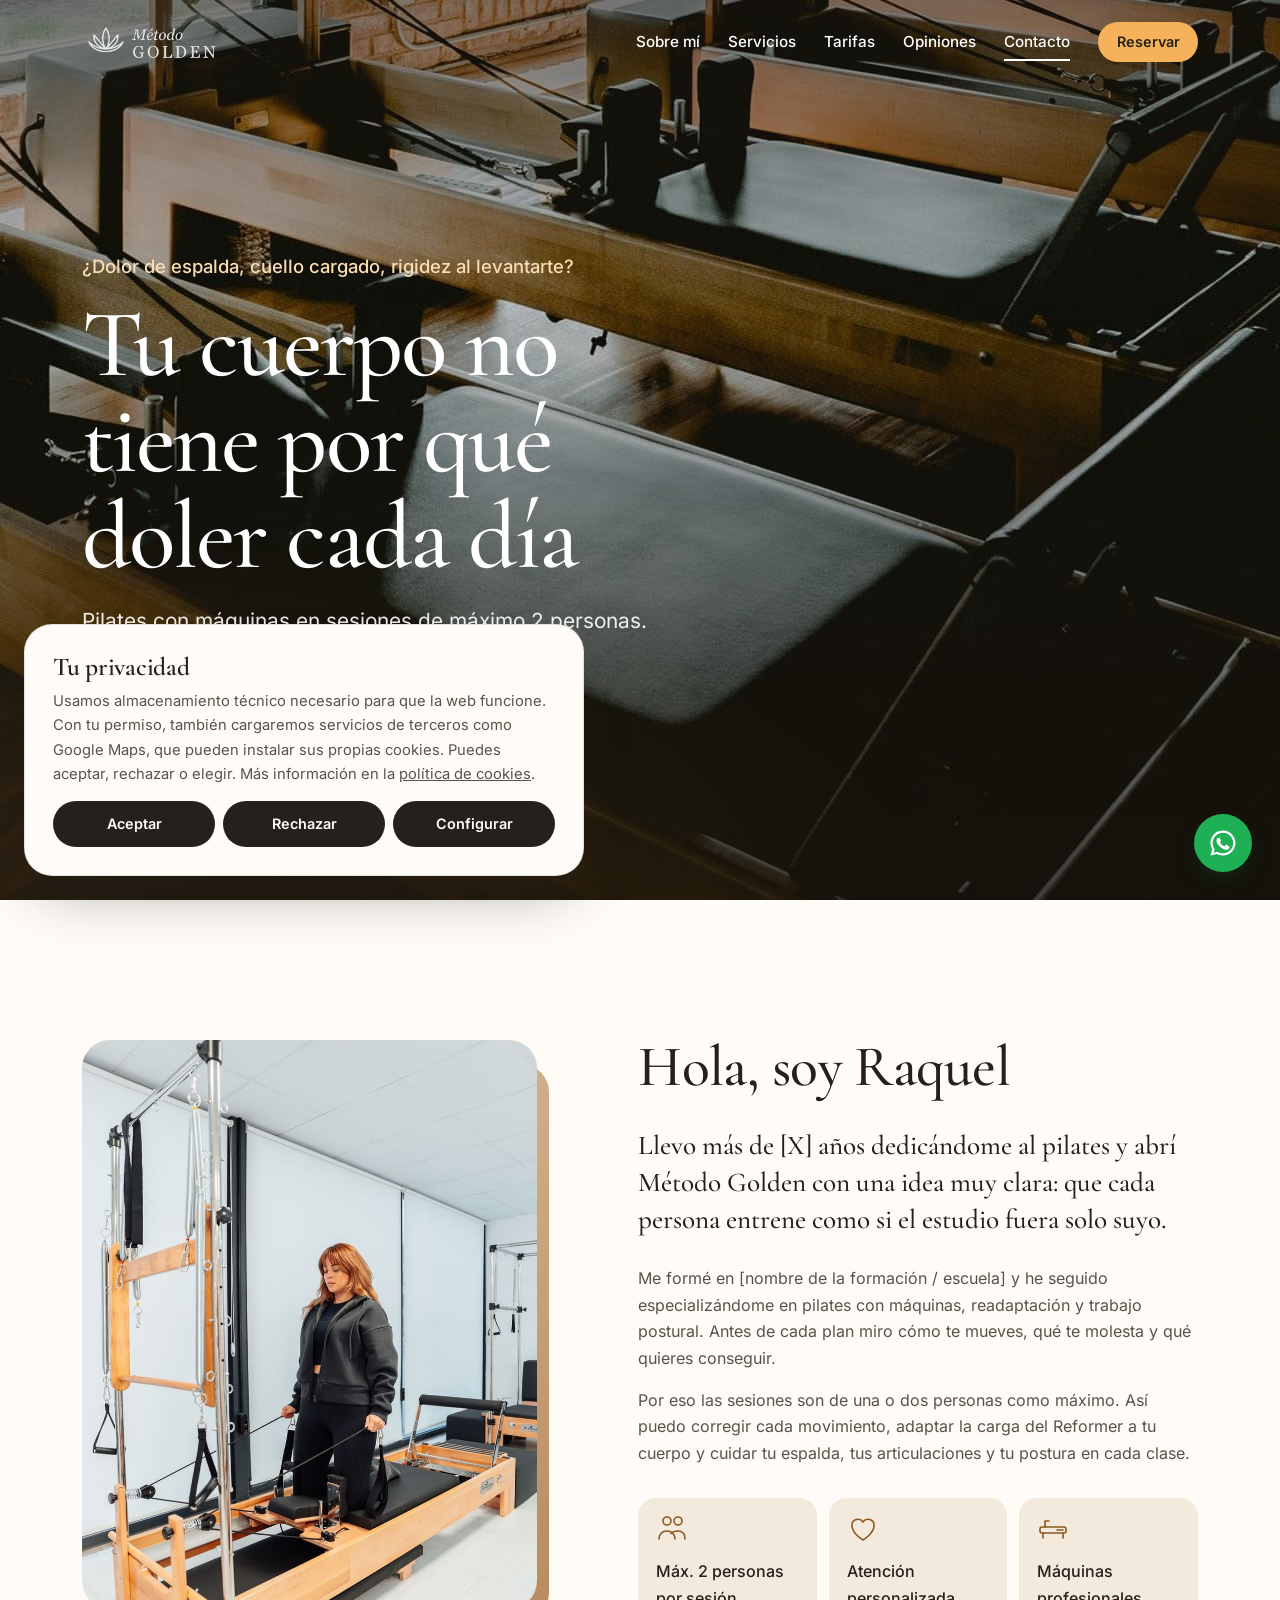
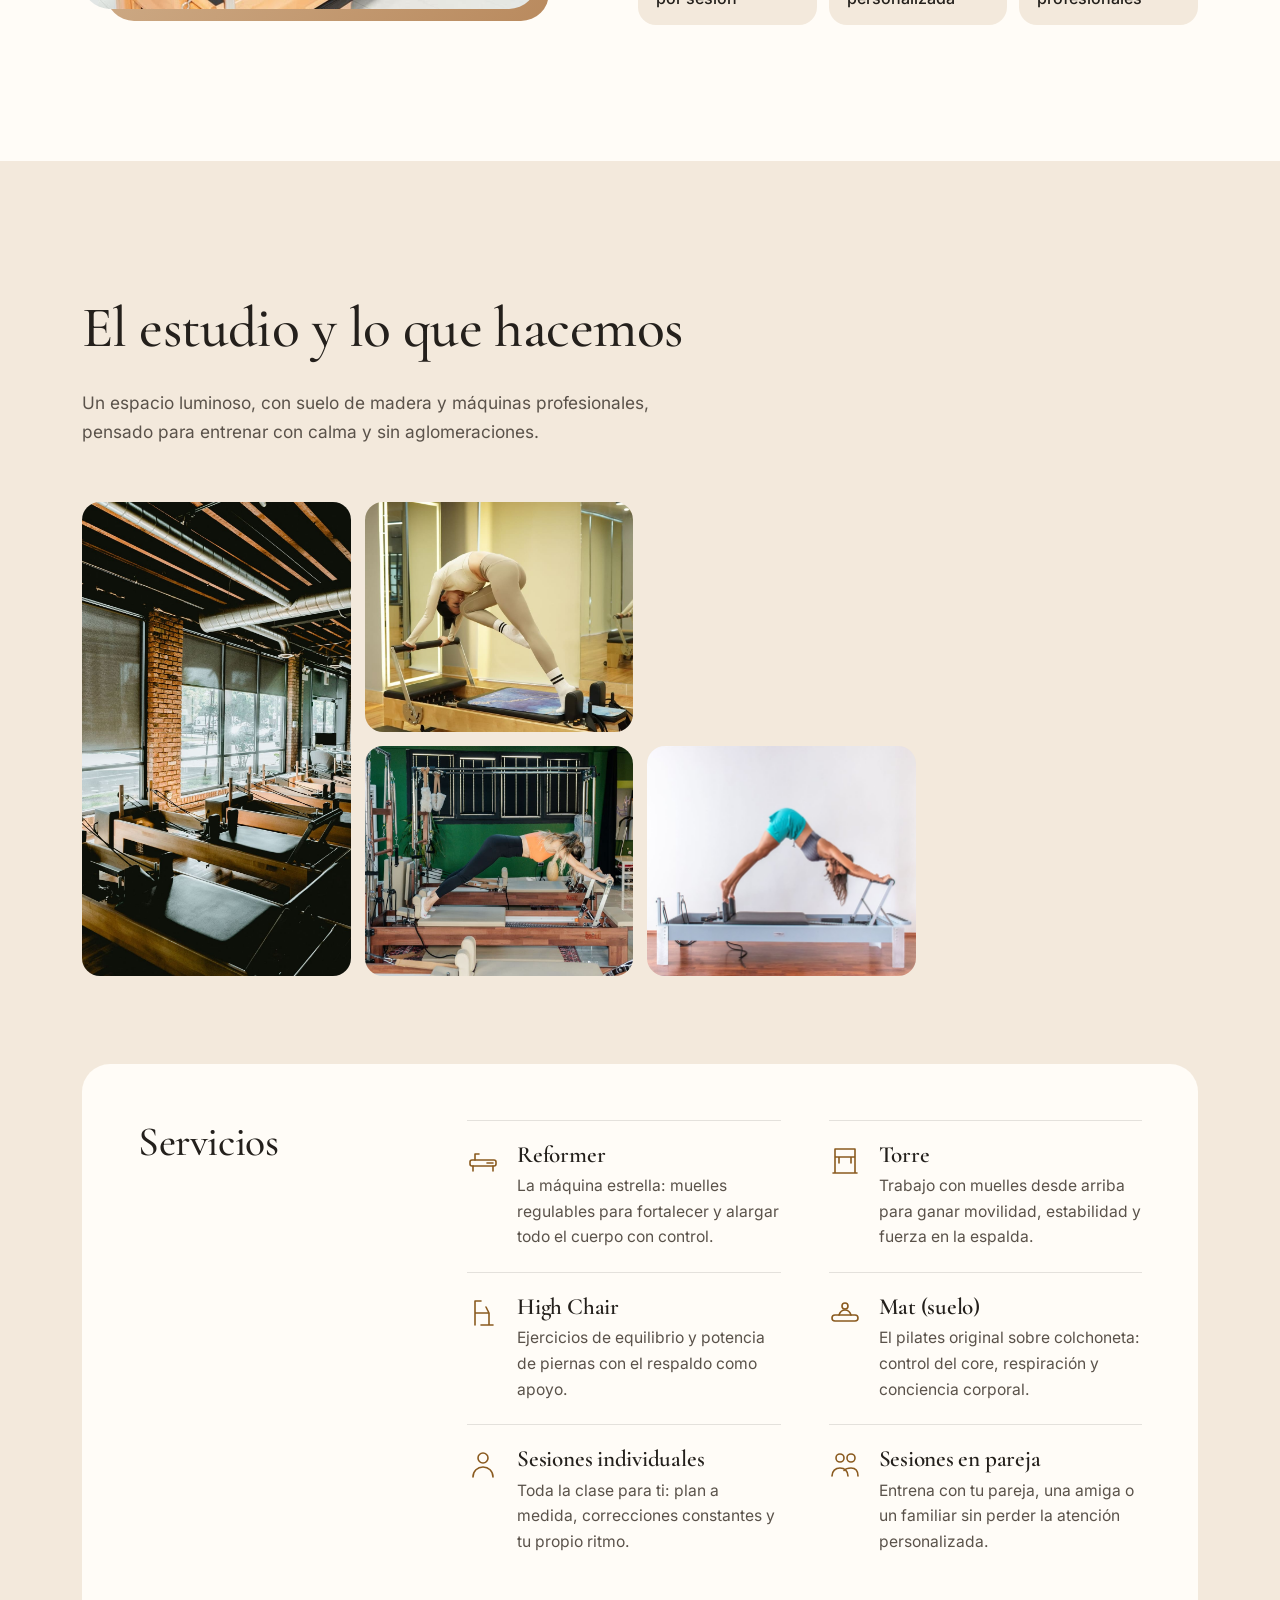
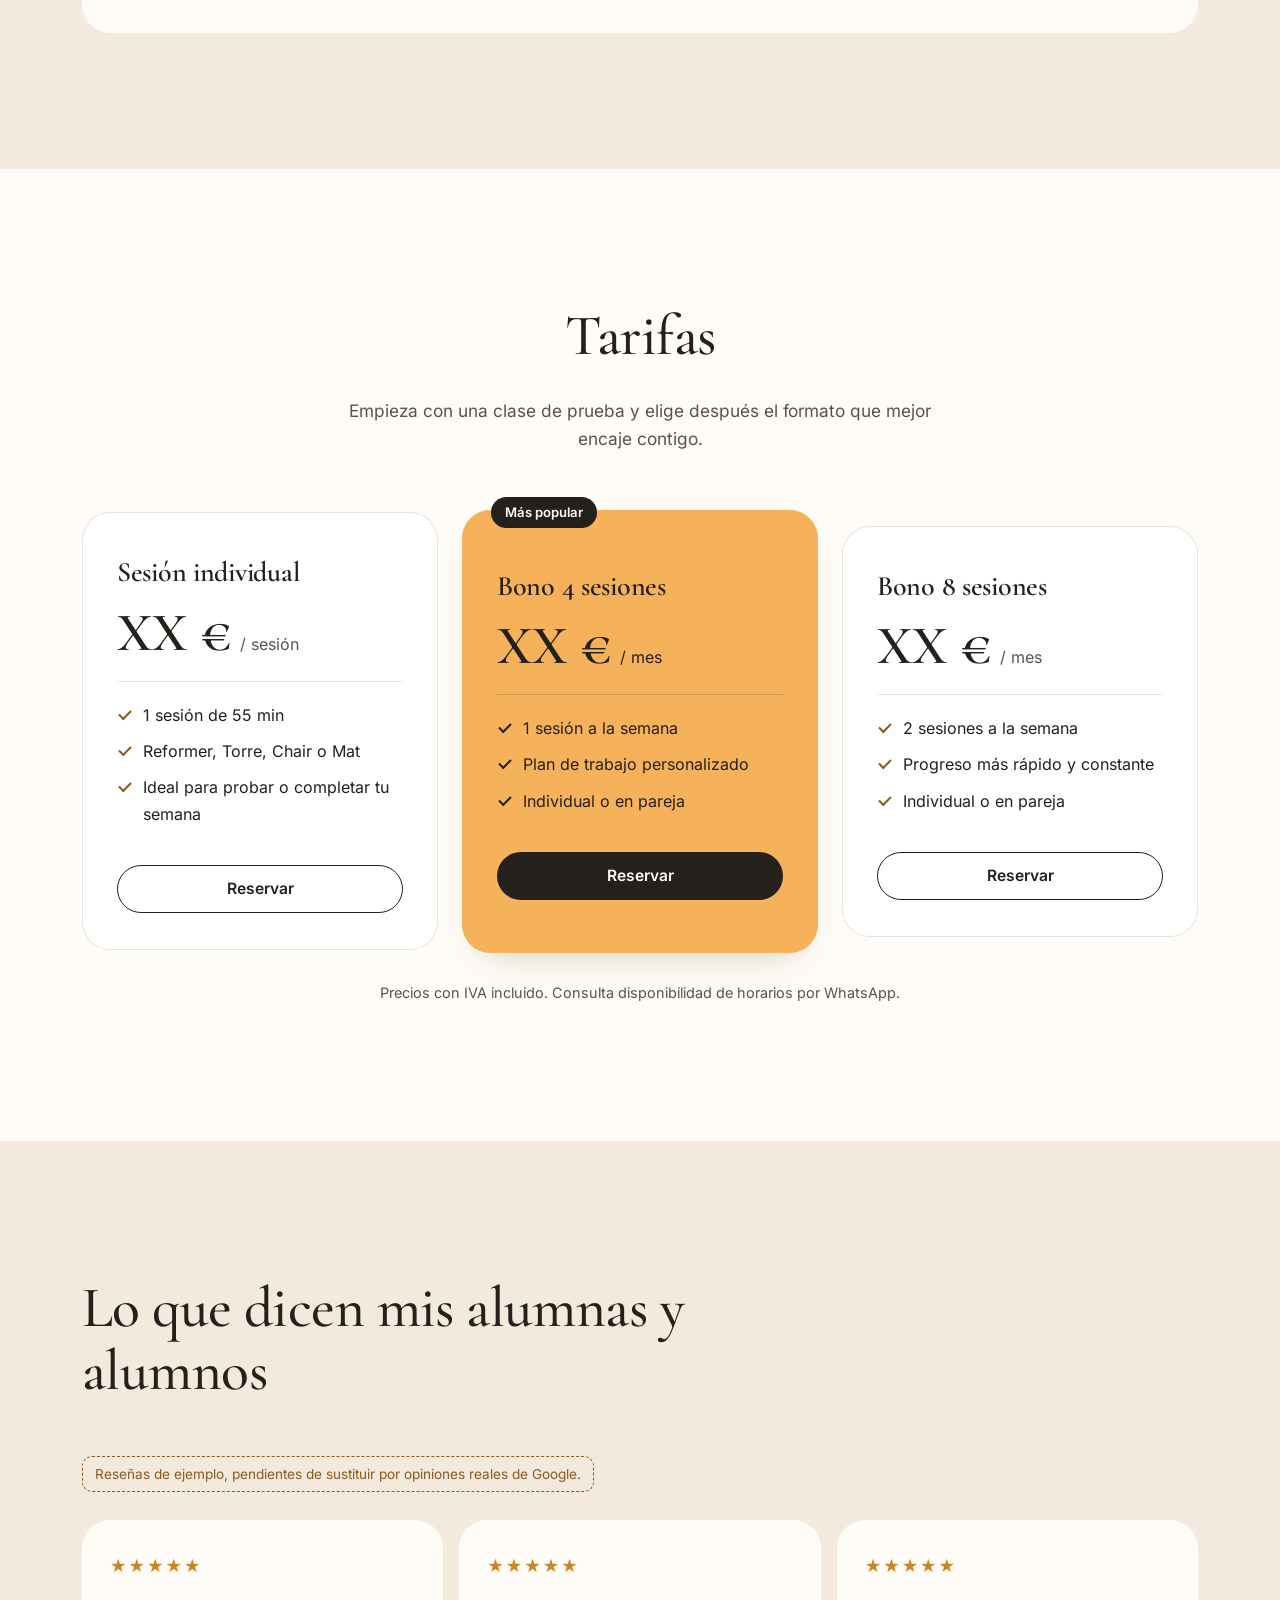
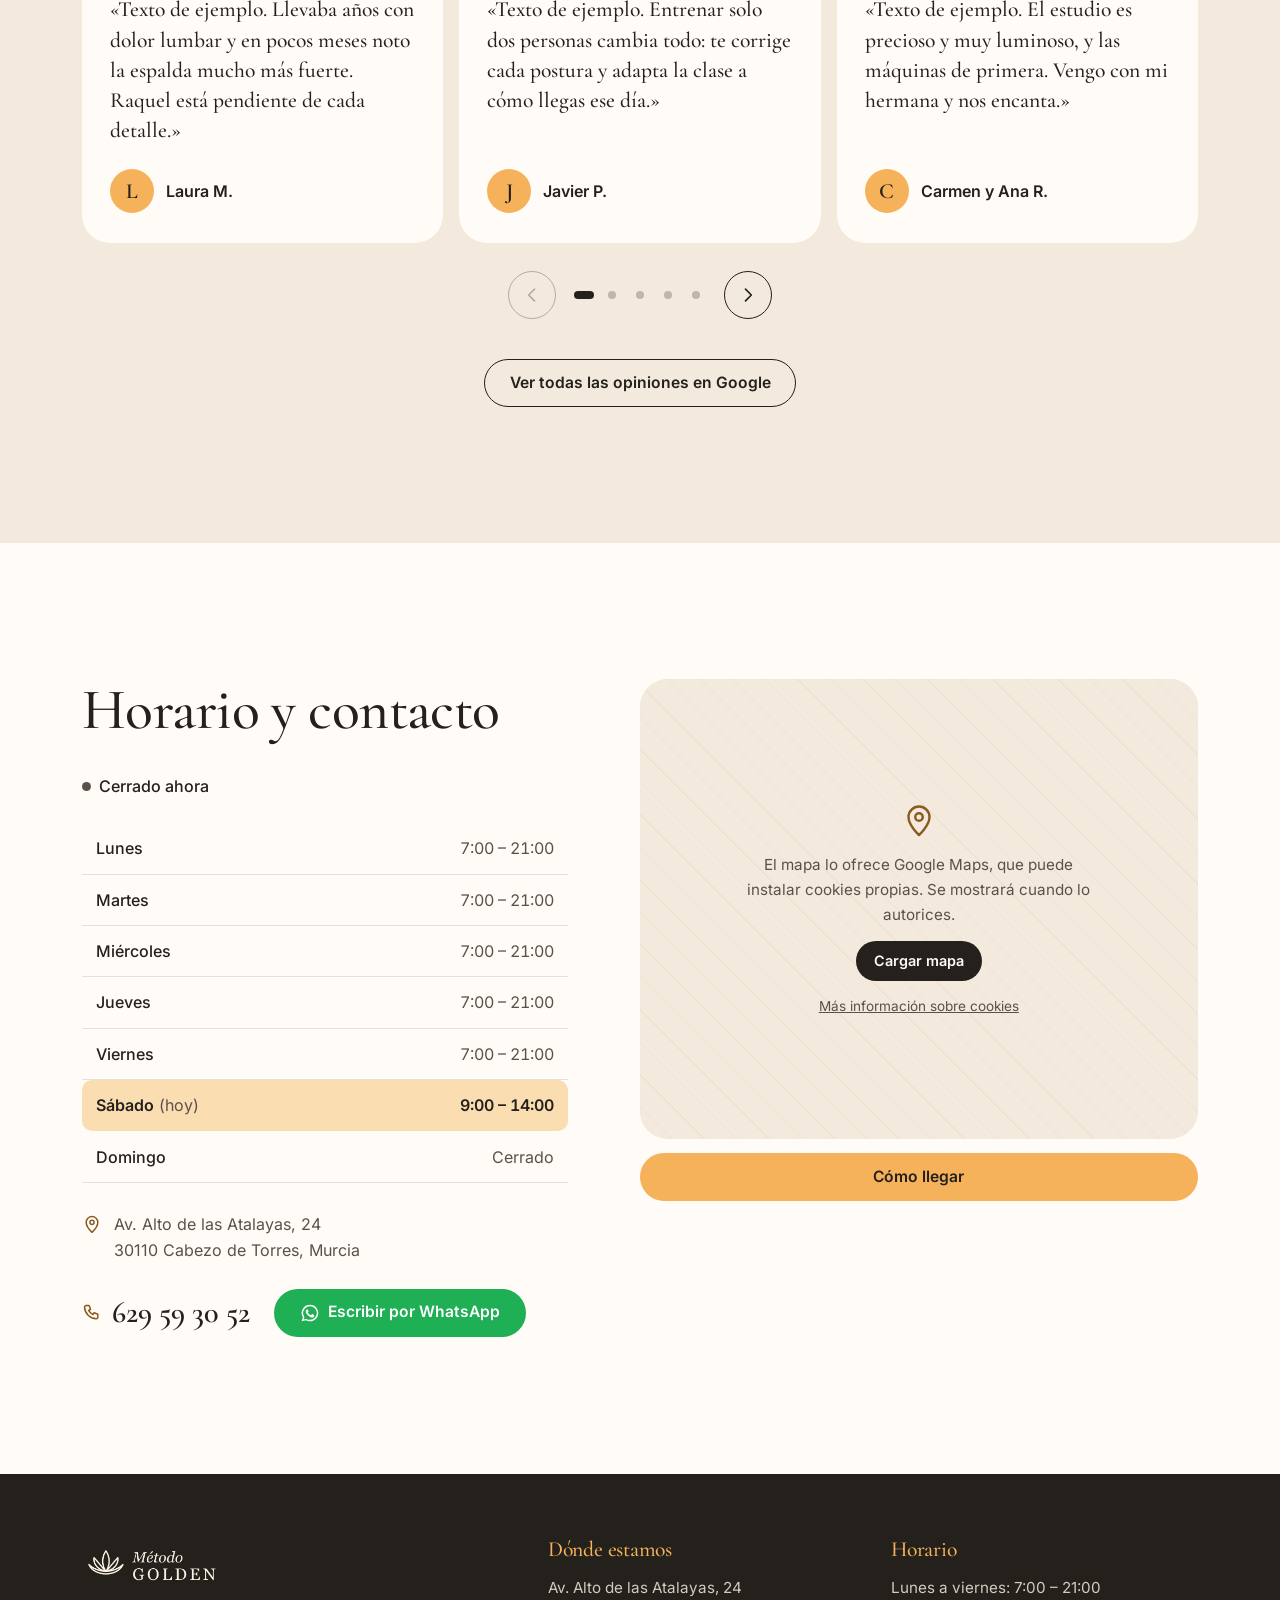
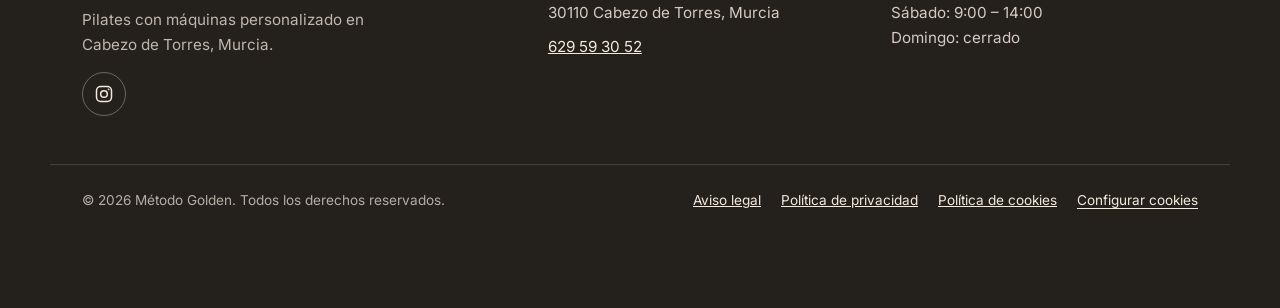
==== commit d417cc35: "Hero centrado en el dolor del cliente en lugar del nombre y la ubicación Co-Authored-By: Claude Opus" ====
--- a/index.html
+++ b/index.html
@@ -159,9 +159,9 @@
       <div class="hero-overlay" aria-hidden="true"></div>
 
       <div class="container hero-content">
-        <p class="hero-place">Cabezo de Torres, Murcia</p>
-        <h1 id="hero-title" class="hero-title">Método Golden</h1>
-        <p class="hero-subtitle">Pilates con máquinas personalizado en Cabezo de Torres</p>
+        <p class="hero-pain">¿Dolor de espalda, cuello cargado, rigidez al levantarte?</p>
+        <h1 id="hero-title" class="hero-title">Tu cuerpo no tiene por qué doler cada día</h1>
+        <p class="hero-subtitle">Pilates con máquinas en sesiones de máximo 2 personas. Fortalece tu espalda, corrige tu postura y vuelve a moverte sin miedo, con alguien pendiente de cada movimiento.</p>
         <div class="hero-actions">
           <a class="btn btn-primary" href="https://wa.me/34629593052?text=Hola%20Raquel%2C%20me%20gustar%C3%ADa%20reservar%20una%20clase%20de%20prueba%20en%20M%C3%A9todo%20Golden." target="_blank" rel="noopener">Reserva tu clase de prueba</a>
           <a class="btn btn-ghost-light" href="#tarifas">Ver tarifas</a>
--- a/styles.css
+++ b/styles.css
@@ -305,24 +305,25 @@
   padding-top: calc(var(--header-h) + 40px);
   padding-bottom: clamp(56px, 10vh, 110px);
 }
-.hero-place {
+.hero-pain {
   margin-bottom: 1rem;
-  font-size: .95rem;
+  font-size: clamp(1rem, 2.6vw, 1.15rem);
   font-weight: 500;
   color: var(--amber-soft);
 }
 .hero-title {
+  max-width: 14ch;
   margin: 0;
-  font-size: clamp(3.4rem, 15vw, 9rem);
+  font-size: clamp(2.7rem, 9vw, 6rem);
   font-weight: 500;
-  line-height: .92;
+  line-height: 1;
   letter-spacing: -.02em;
 }
 .hero-subtitle {
-  max-width: 30ch;
-  margin: 1.1rem 0 2rem;
-  font-size: clamp(1.15rem, 3.6vw, 1.5rem);
-  line-height: 1.4;
+  max-width: 44ch;
+  margin: 1.25rem 0 2rem;
+  font-size: clamp(1.05rem, 2.8vw, 1.3rem);
+  line-height: 1.5;
   color: rgba(255, 255, 255, .92);
 }
 .hero-actions {
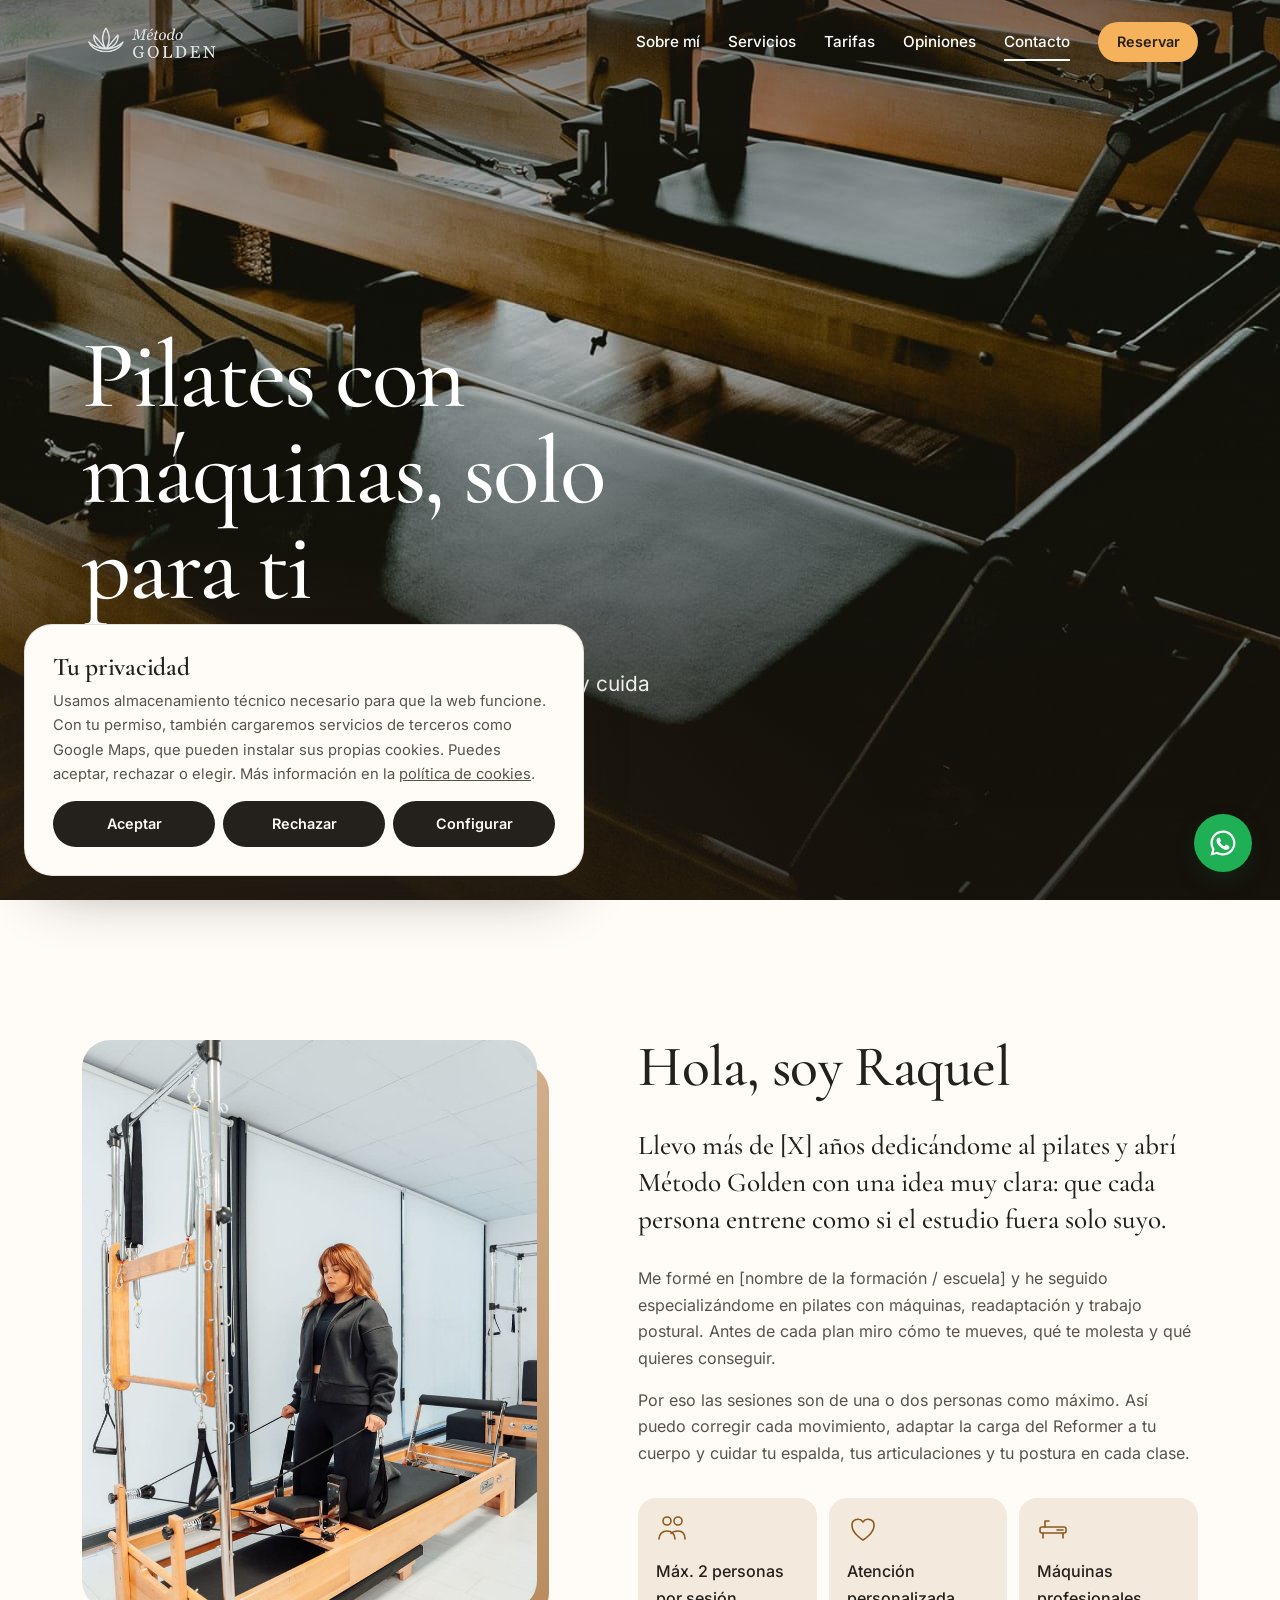
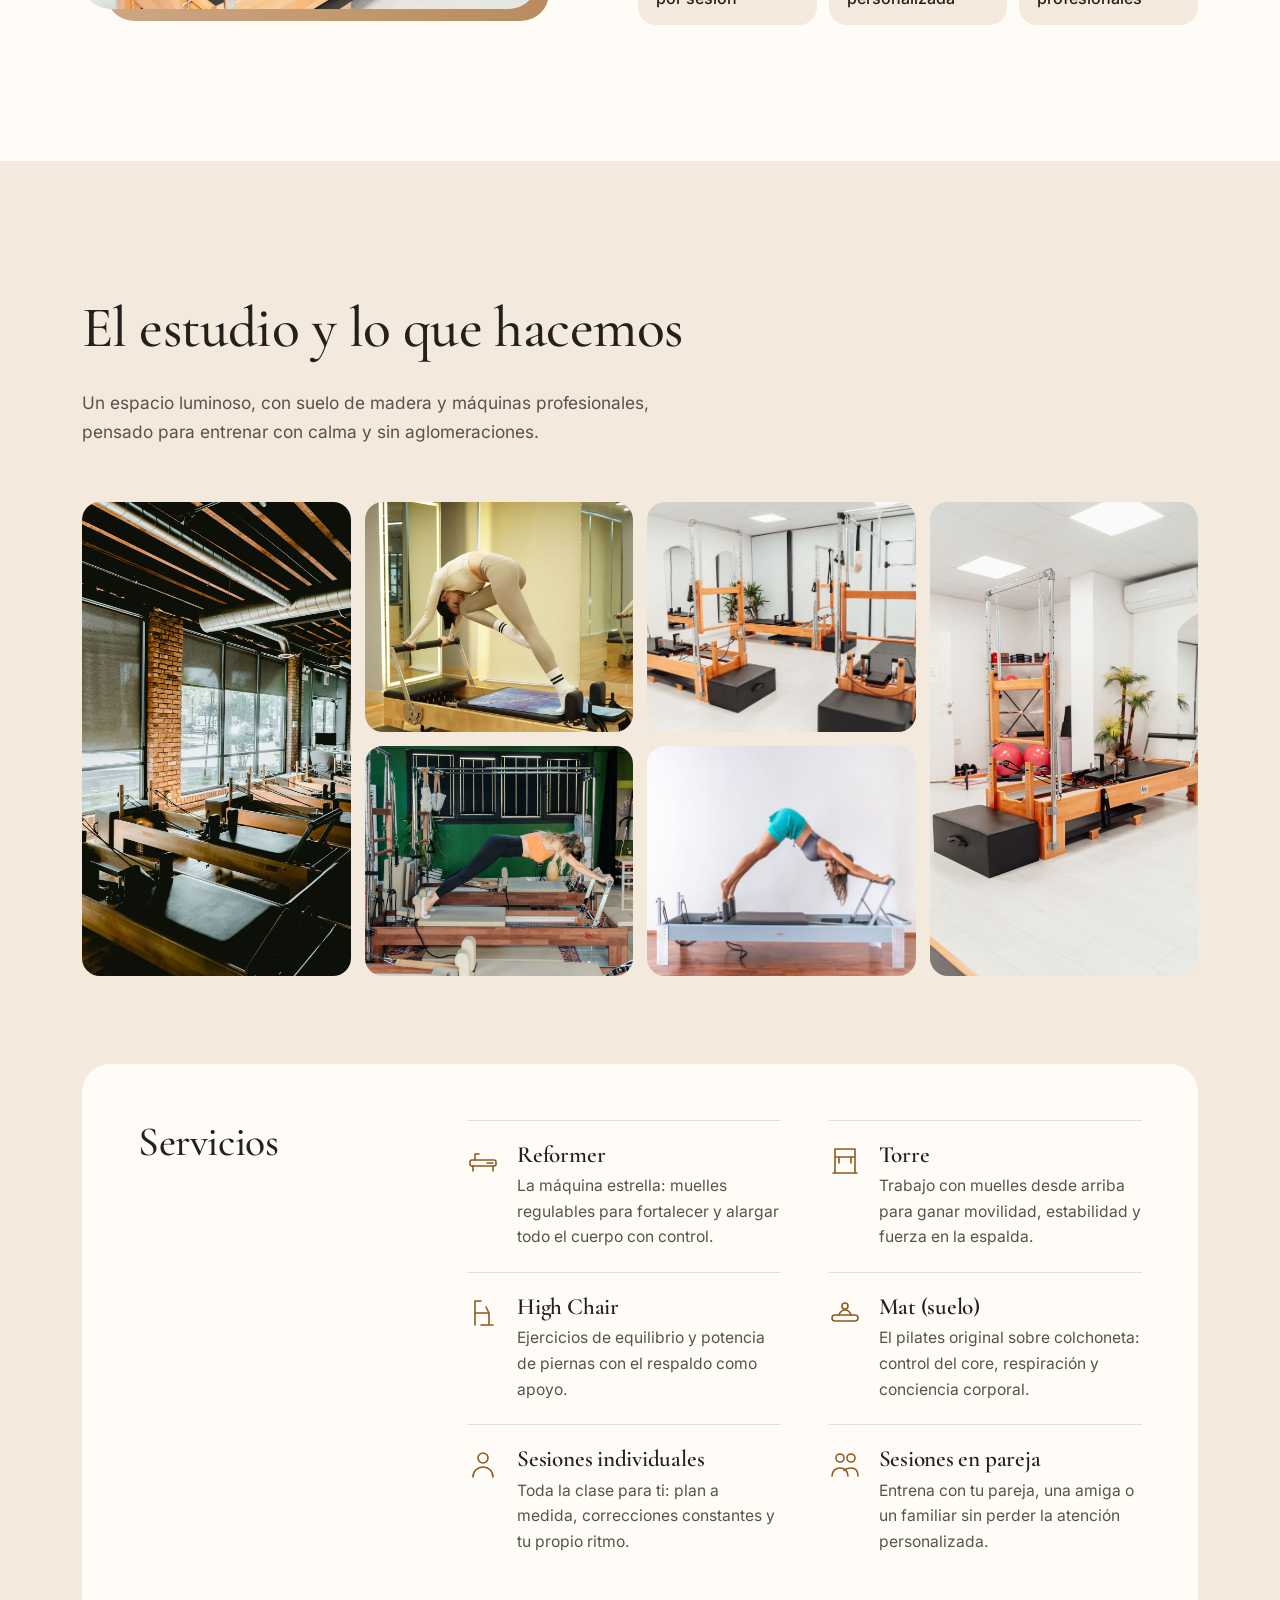
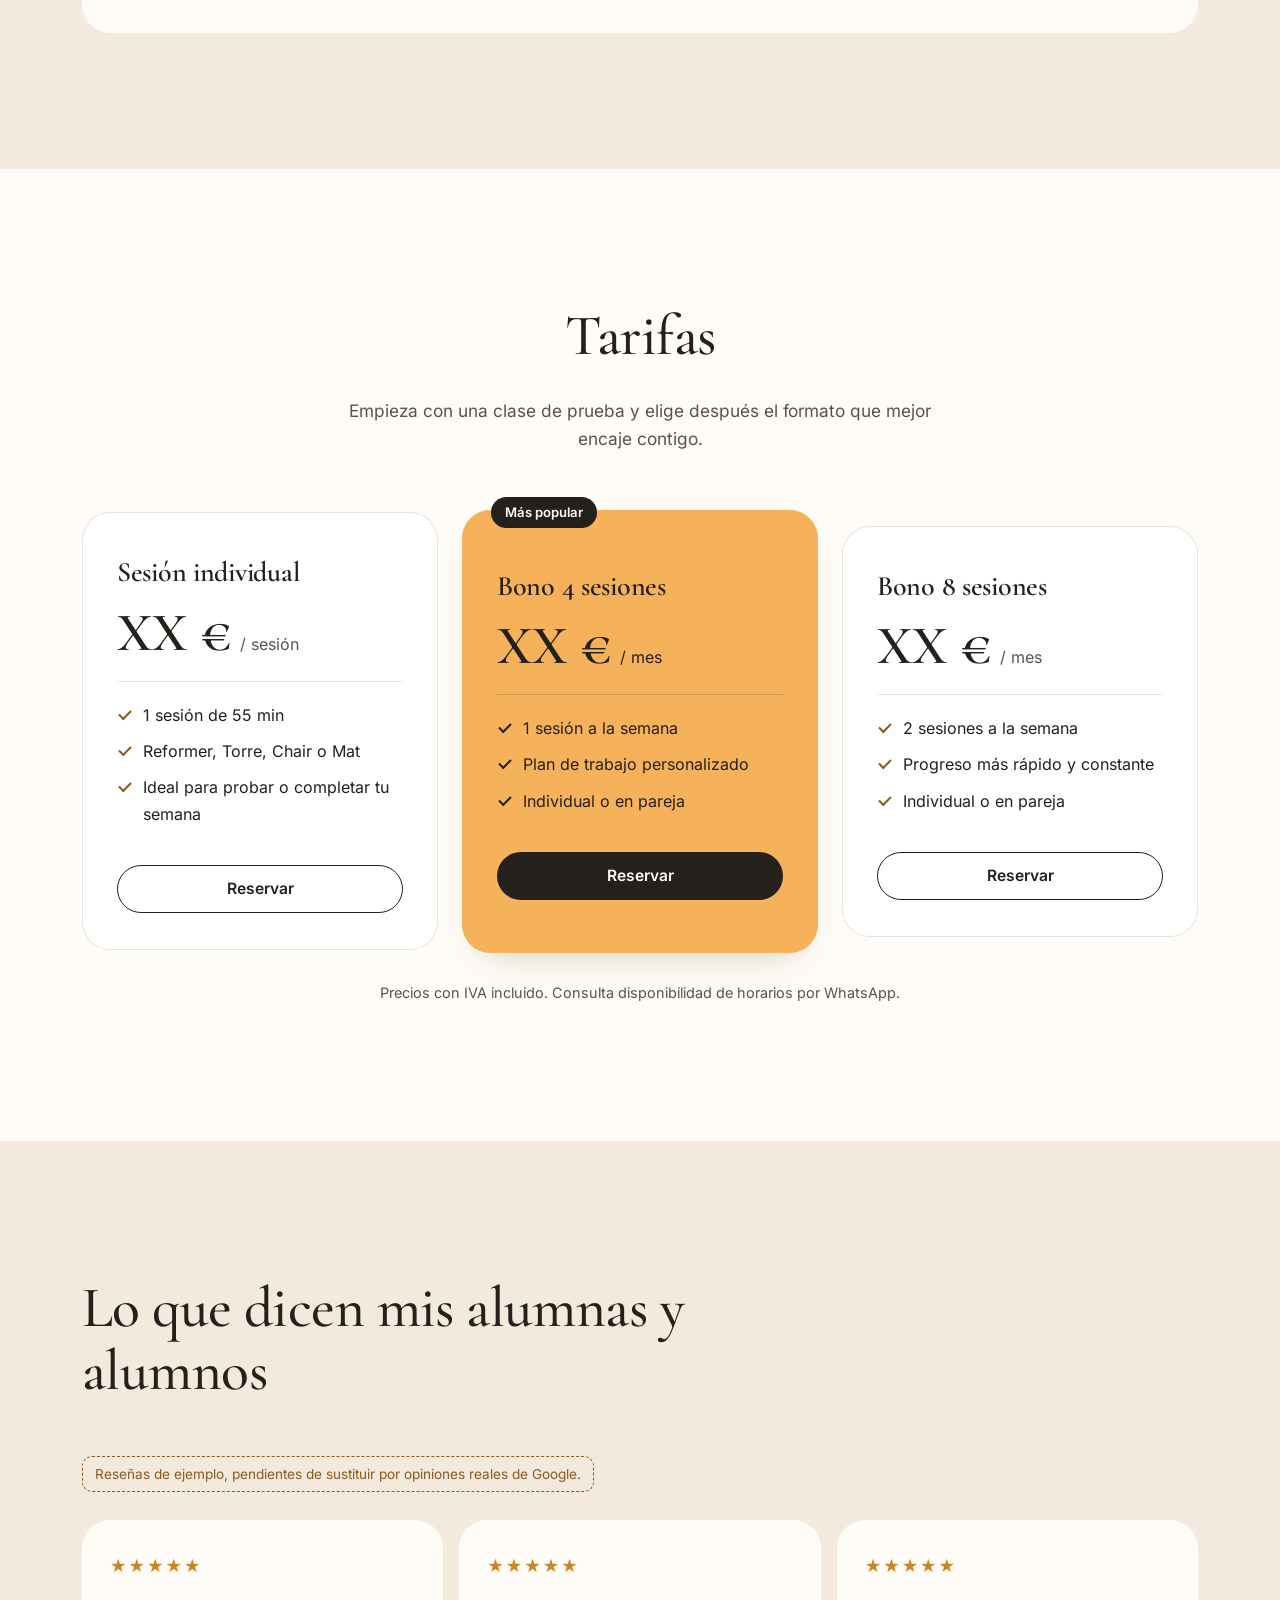
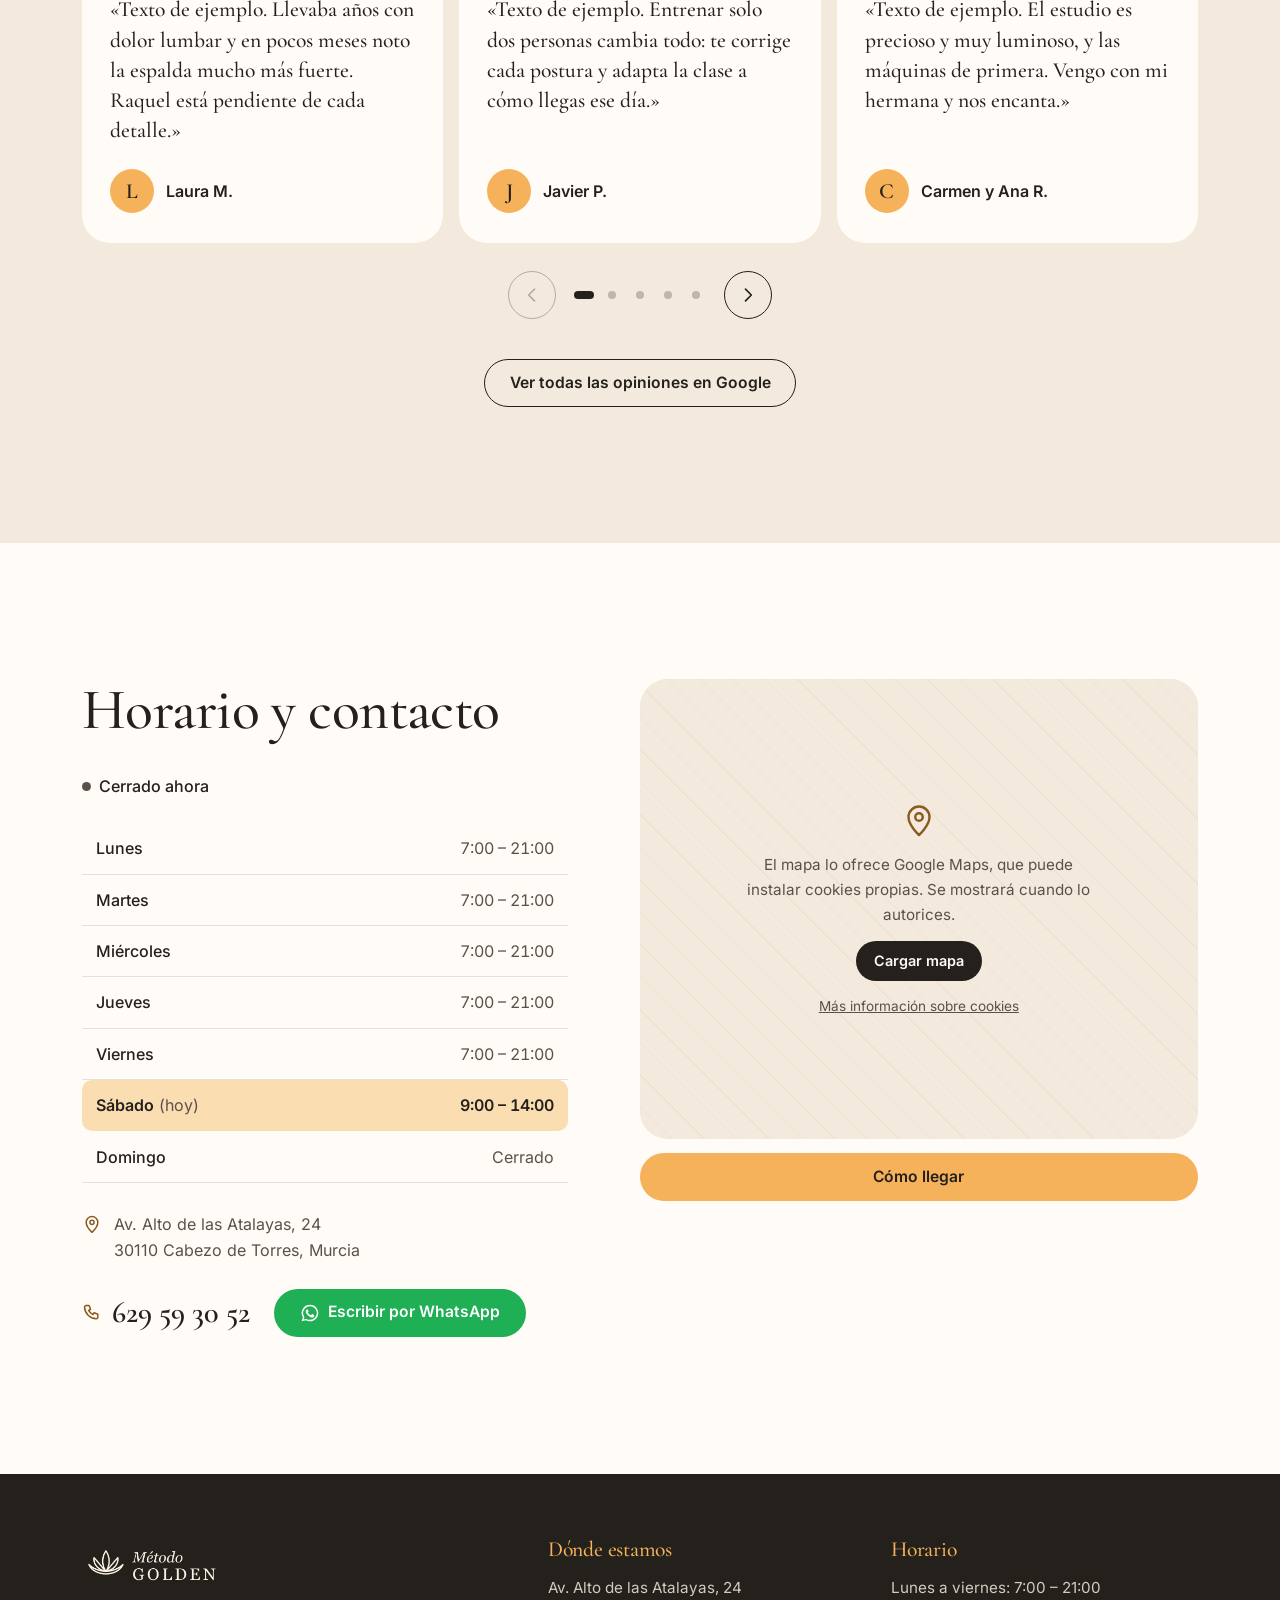
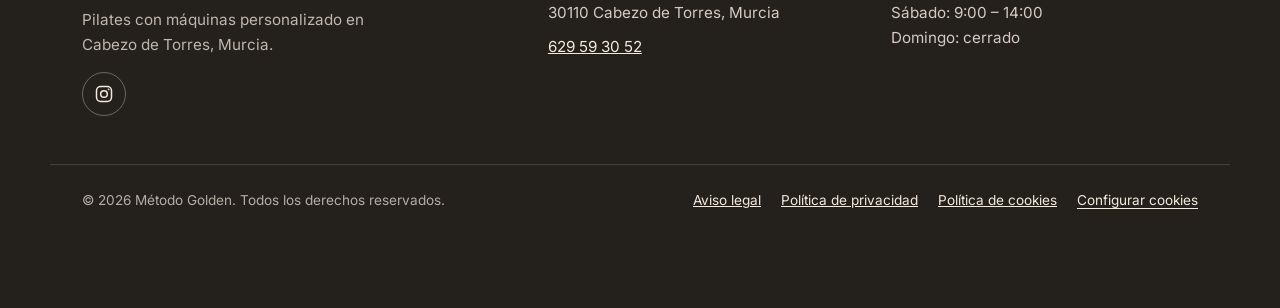
==== commit 22e777cb: "Nuevo título y descripción del hero; se elimina la línea superior Co-Authored-By: Claude Opus 5.5 <n" ====
--- a/index.html
+++ b/index.html
@@ -159,9 +159,8 @@
       <div class="hero-overlay" aria-hidden="true"></div>
 
       <div class="container hero-content">
-        <p class="hero-pain">¿Dolor de espalda, cuello cargado, rigidez al levantarte?</p>
-        <h1 id="hero-title" class="hero-title">Tu cuerpo no tiene por qué doler cada día</h1>
-        <p class="hero-subtitle">Pilates con máquinas en sesiones de máximo 2 personas. Fortalece tu espalda, corrige tu postura y vuelve a moverte sin miedo, con alguien pendiente de cada movimiento.</p>
+        <h1 id="hero-title" class="hero-title">Pilates con máquinas, solo para ti</h1>
+        <p class="hero-subtitle">Sesiones personalizadas de máximo 2 personas en Cabezo de Torres. Mejora tu postura, gana fuerza y cuida tu cuerpo con atención 100% individual.</p>
         <div class="hero-actions">
           <a class="btn btn-primary" href="https://wa.me/34629593052?text=Hola%20Raquel%2C%20me%20gustar%C3%ADa%20reservar%20una%20clase%20de%20prueba%20en%20M%C3%A9todo%20Golden." target="_blank" rel="noopener">Reserva tu clase de prueba</a>
           <a class="btn btn-ghost-light" href="#tarifas">Ver tarifas</a>
--- a/styles.css
+++ b/styles.css
@@ -304,12 +304,6 @@
 .hero-content {
   padding-top: calc(var(--header-h) + 40px);
   padding-bottom: clamp(56px, 10vh, 110px);
-}
-.hero-pain {
-  margin-bottom: 1rem;
-  font-size: clamp(1rem, 2.6vw, 1.15rem);
-  font-weight: 500;
-  color: var(--amber-soft);
 }
 .hero-title {
   max-width: 14ch;
